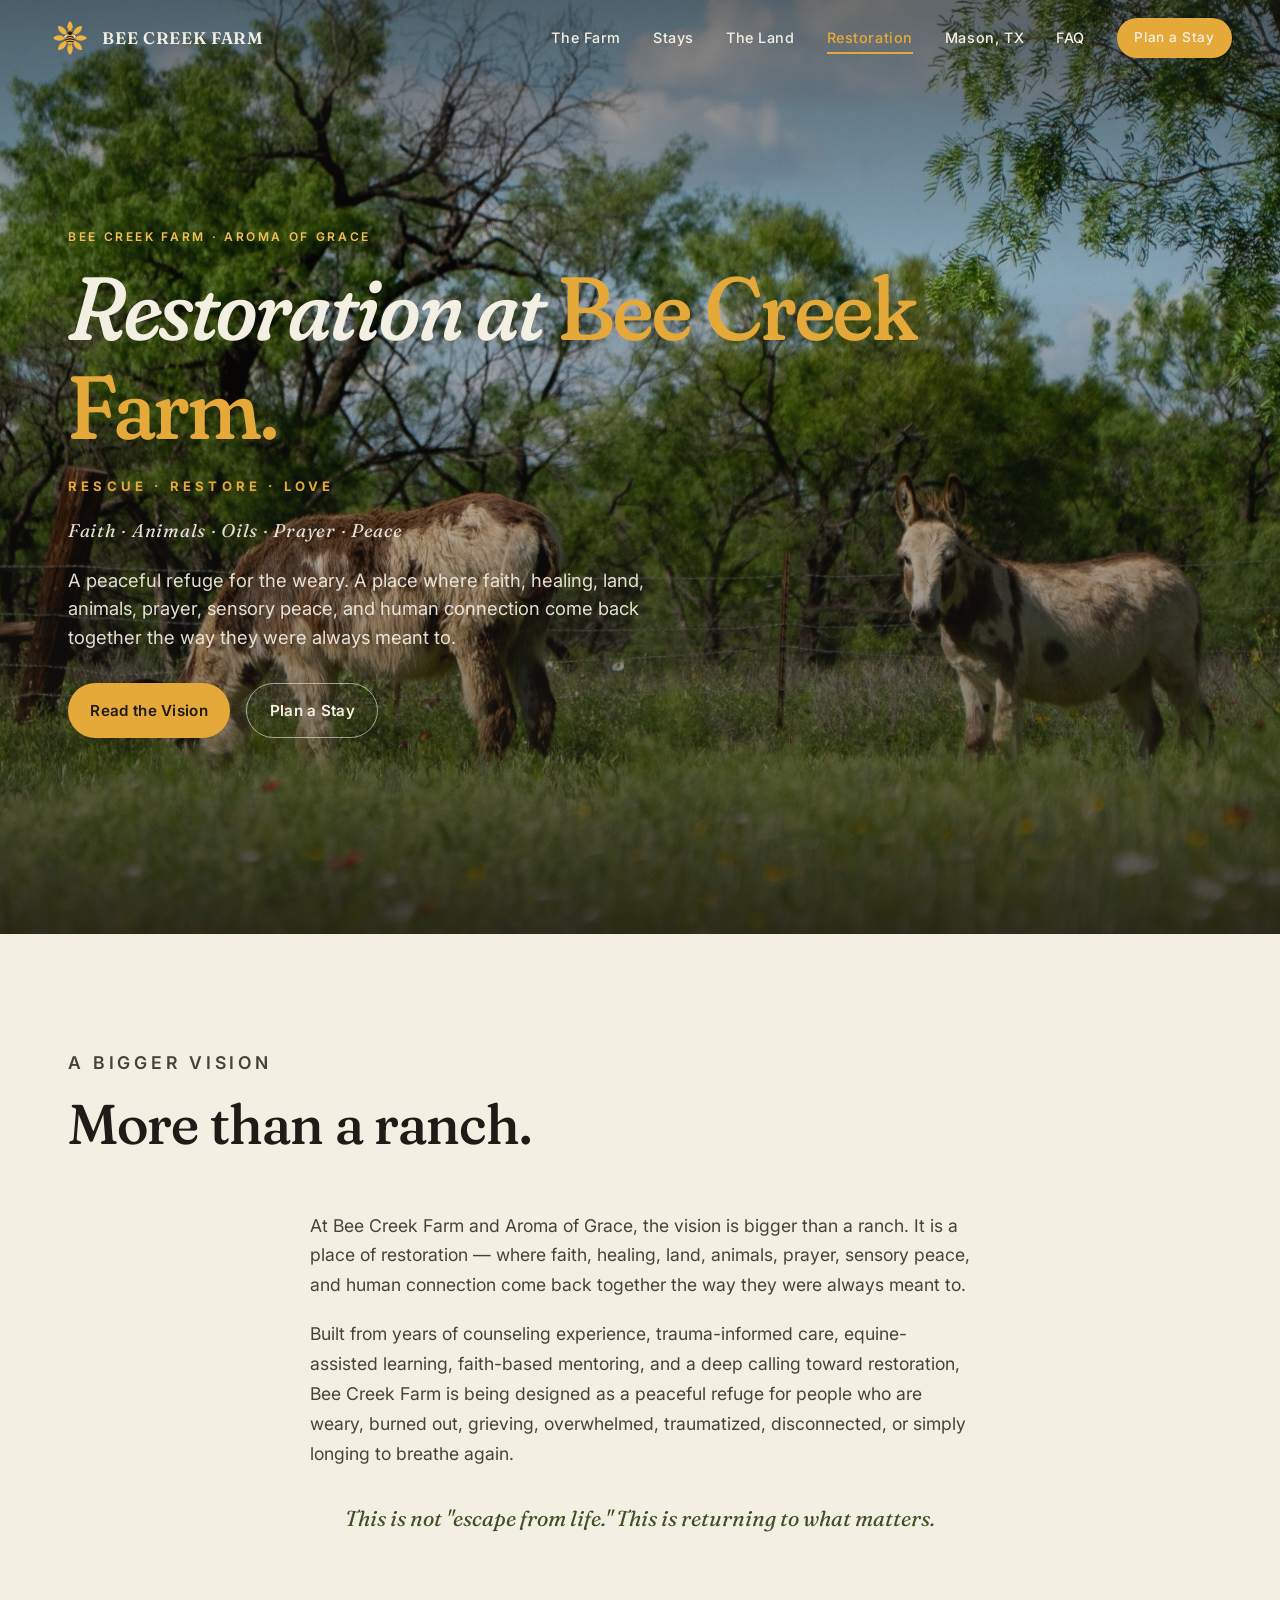
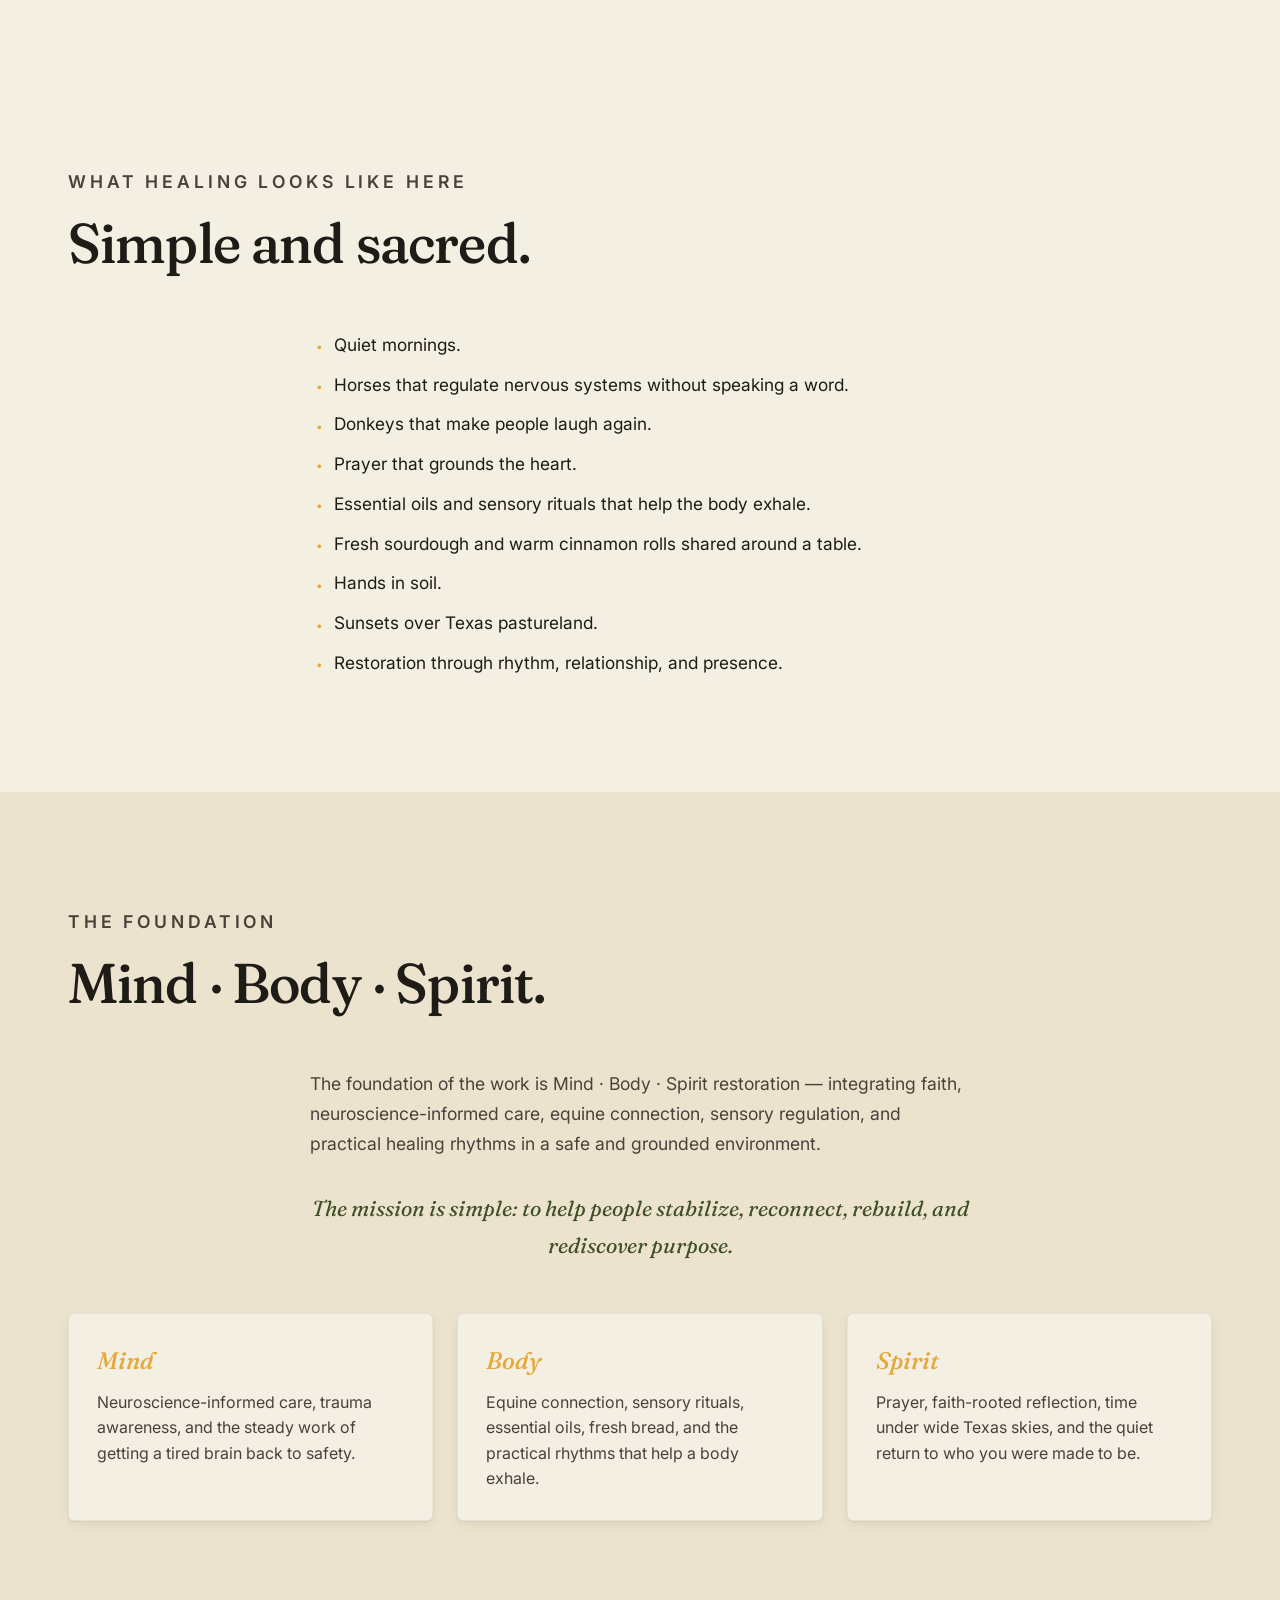
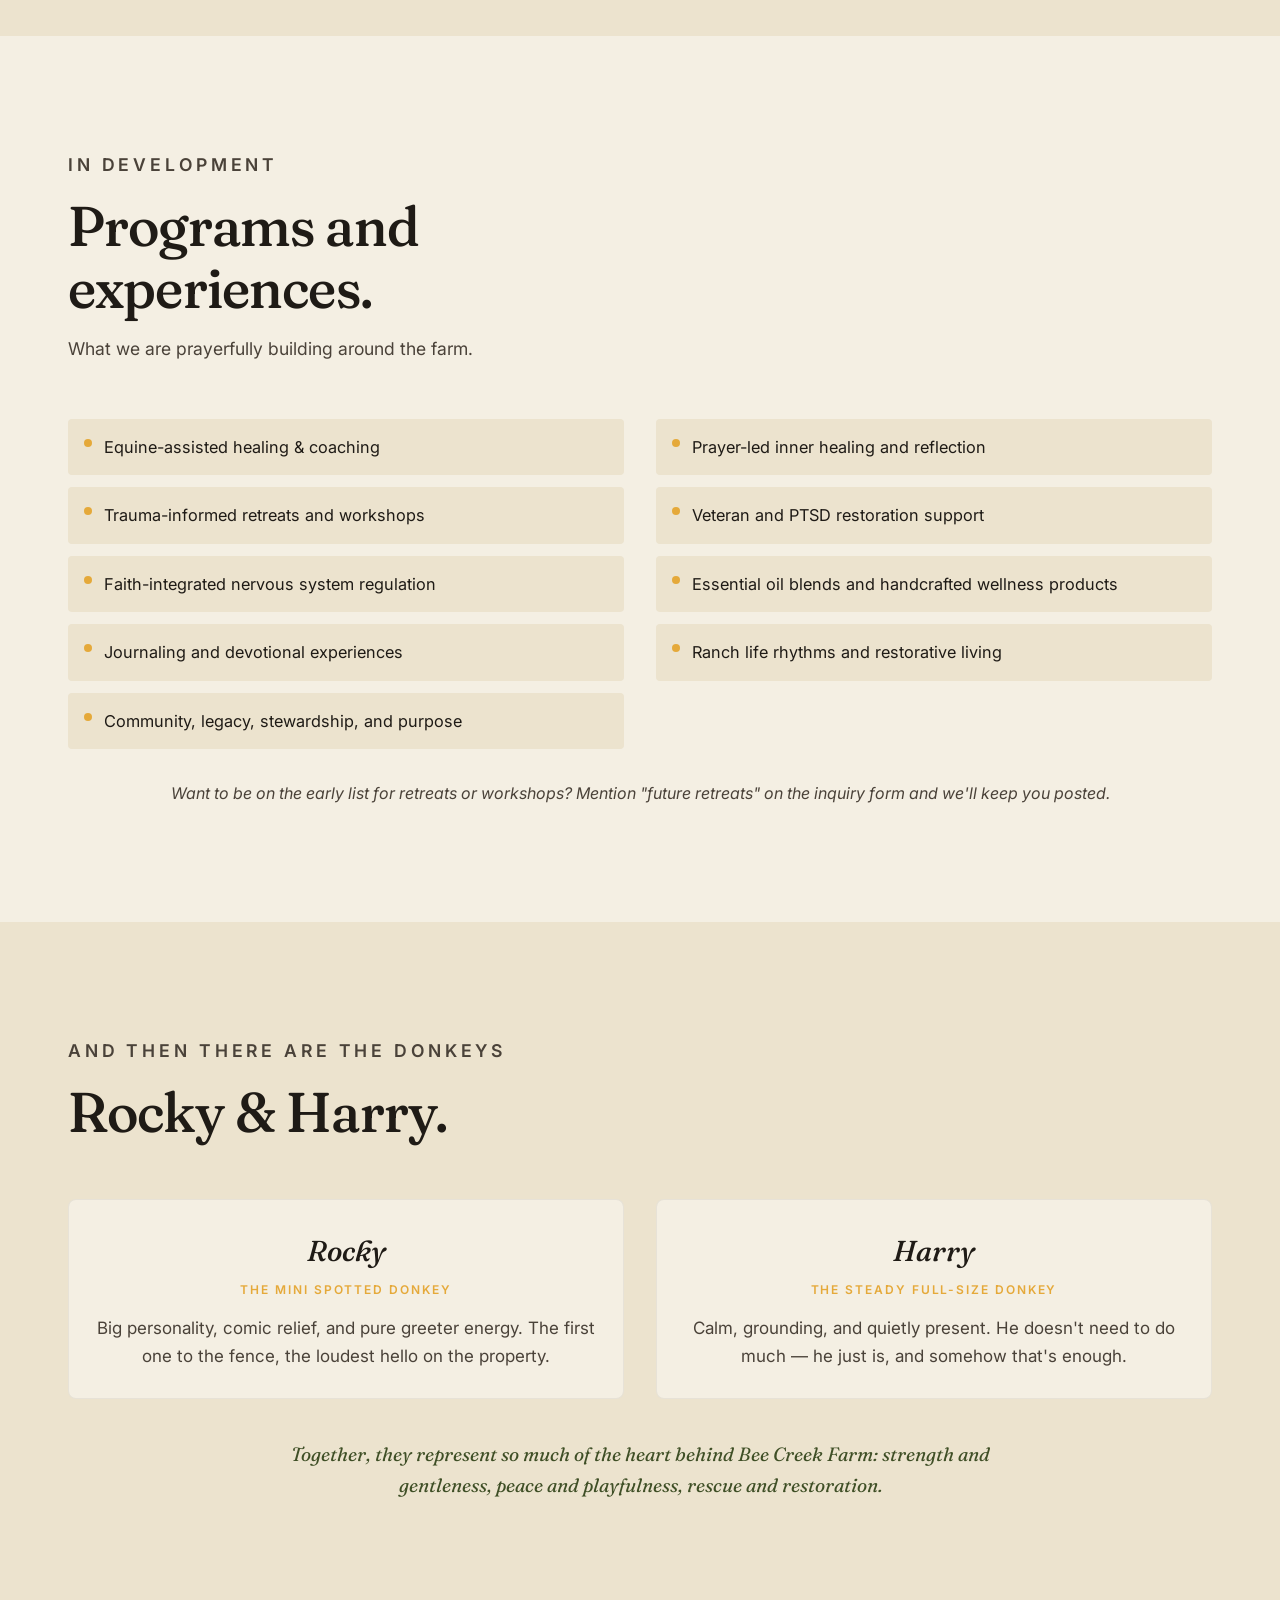
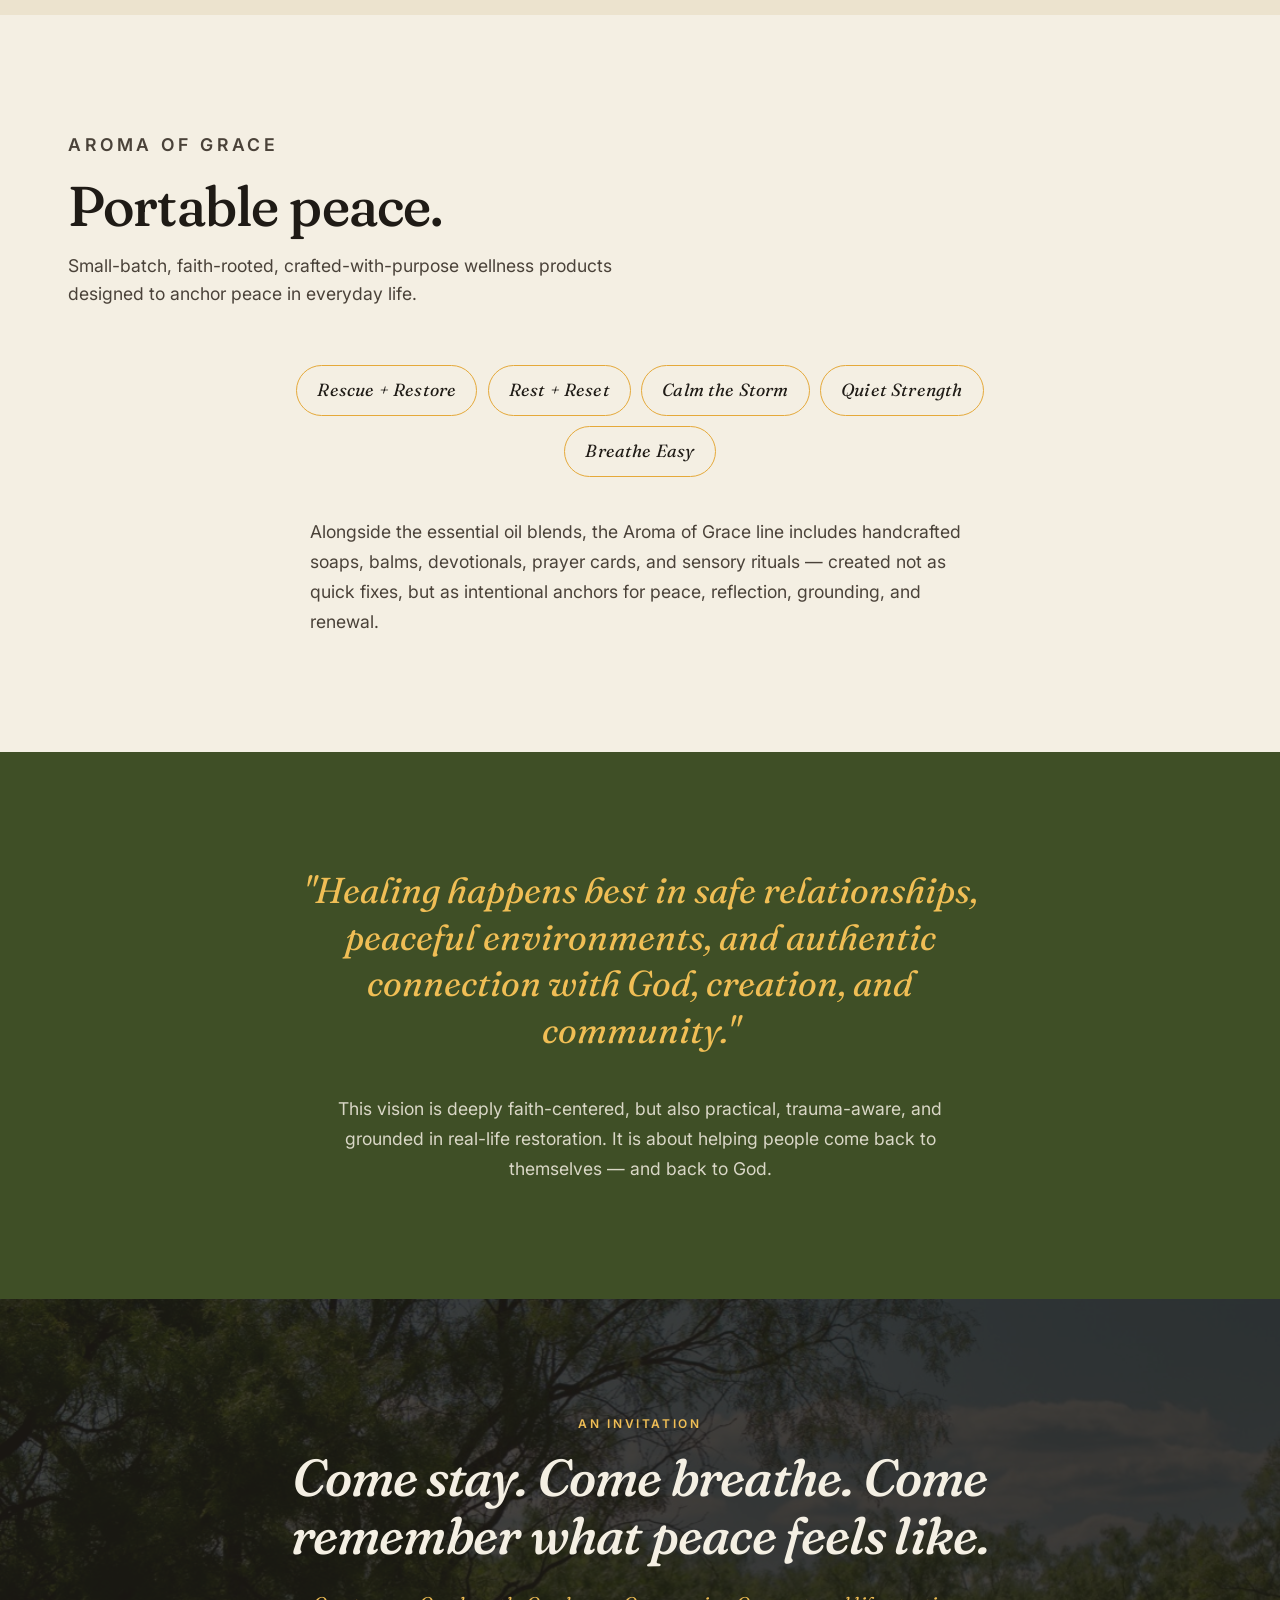
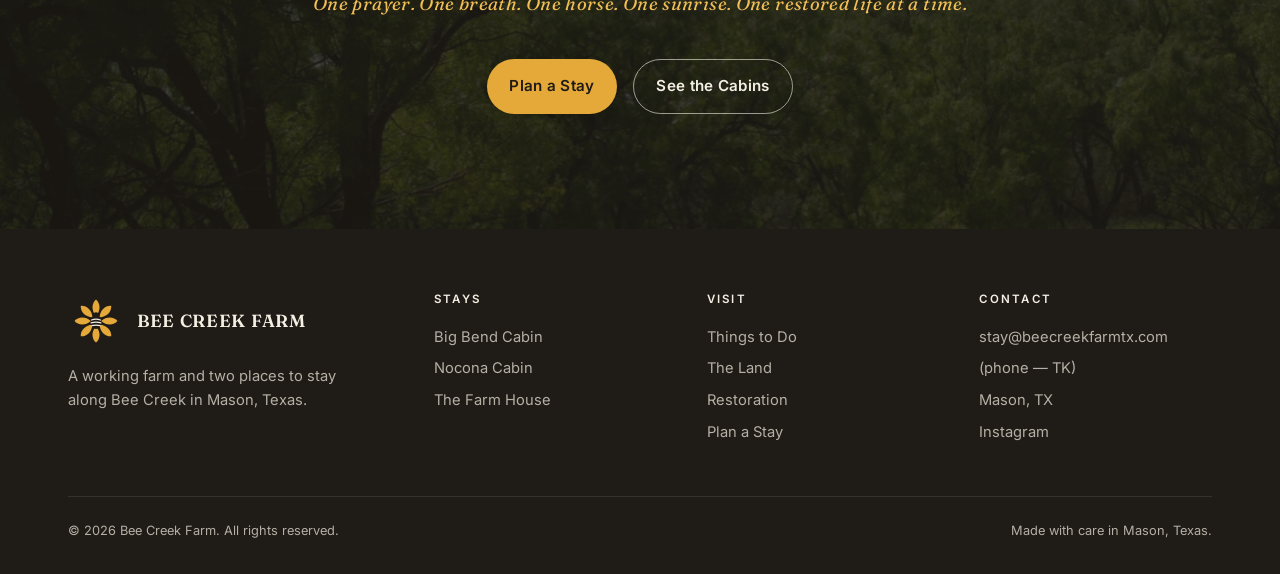
==== restoration.html @ f6150bd1 "Restoration: add ministry page + Aroma of Grace section across site New restoration.html with Rescue" ====
<!doctype html>
<html lang="en-US">
<head>
  <meta charset="utf-8" />
  <meta name="viewport" content="width=device-width, initial-scale=1" />
  <title>Restoration at Bee Creek Farm | Faith, Equine Healing, and Aroma of Grace in Mason, TX</title>
  <meta name="description" content="Rescue, Restore, Love. Bee Creek Farm is a faith-rooted place of restoration in Mason, Texas — equine-assisted healing, trauma-informed retreats, Aroma of Grace essential oil blends, and Mind/Body/Spirit care for the weary, burned out, and grieving." />
  <meta name="robots" content="index,follow,max-image-preview:large,max-snippet:-1" />
  <meta name="author" content="Bee Creek Farm" />
  <meta name="keywords" content="equine-assisted healing Texas, faith-based retreat Texas, trauma-informed retreat, veteran PTSD restoration, Hill Country restoration retreat, Aroma of Grace, essential oil blends, Mind Body Spirit healing, faith-integrated nervous system regulation, Christian retreat Mason TX, prayer-led inner healing, donkey therapy, peaceful farm stay Texas" />
  <link rel="canonical" href="https://beecreekfarmtx.com/restoration.html" />

  <link rel="icon" href="assets/img/favicon.svg" type="image/svg+xml" />
  <meta name="theme-color" content="#1F1B16" />

  <!-- Open Graph -->
  <meta property="og:type" content="article" />
  <meta property="og:site_name" content="Bee Creek Farm" />
  <meta property="og:locale" content="en_US" />
  <meta property="og:url" content="https://beecreekfarmtx.com/restoration.html" />
  <meta property="og:title" content="Restoration at Bee Creek Farm — Rescue, Restore, Love" />
  <meta property="og:description" content="A faith-rooted refuge for the weary. Equine-assisted healing, trauma-informed retreats, prayer, sensory peace, and Aroma of Grace essential oils. Mason, Texas." />
  <meta property="og:image" content="https://beecreekfarmtx.com/assets/img/hero-donkeys.jpg" />
  <meta property="og:image:alt" content="Donkeys grazing in a wildflower field at Bee Creek Farm in Mason, Texas" />

  <!-- Twitter Card -->
  <meta name="twitter:card" content="summary_large_image" />
  <meta name="twitter:title" content="Restoration at Bee Creek Farm — Rescue, Restore, Love" />
  <meta name="twitter:description" content="A faith-rooted refuge. Equine-assisted healing, trauma-informed retreats, Aroma of Grace essential oils, and sacred hospitality in Mason, TX." />
  <meta name="twitter:image" content="https://beecreekfarmtx.com/assets/img/hero-donkeys.jpg" />

  <!-- Geo -->
  <meta name="geo.region" content="US-TX" />
  <meta name="geo.placename" content="Mason, Texas" />

  <!-- Fonts -->
  <link rel="preconnect" href="https://fonts.googleapis.com" />
  <link rel="preconnect" href="https://fonts.gstatic.com" crossorigin />
  <link href="https://fonts.googleapis.com/css2?family=Fraunces:ital,opsz,wght@0,9..144,400;0,9..144,500;0,9..144,600;0,9..144,700;1,9..144,400;1,9..144,500;1,9..144,600&family=Inter:wght@400;500;600;700&display=swap" rel="stylesheet" />

  <link rel="stylesheet" href="styles.css" />

  <!-- Structured data: WebPage -->
  <script type="application/ld+json">
  {
    "@context": "https://schema.org",
    "@type": "WebPage",
    "@id": "https://beecreekfarmtx.com/restoration.html#webpage",
    "url": "https://beecreekfarmtx.com/restoration.html",
    "name": "Restoration at Bee Creek Farm",
    "description": "The faith-rooted restoration vision of Bee Creek Farm and Aroma of Grace in Mason, Texas. Equine-assisted healing, trauma-informed retreats, prayer-led inner healing, veteran PTSD restoration, essential oil blends, and Mind/Body/Spirit care.",
    "about": { "@id": "https://beecreekfarmtx.com/#lodging" },
    "primaryImageOfPage": "https://beecreekfarmtx.com/assets/img/hero-donkeys.jpg",
    "inLanguage": "en-US"
  }
  </script>
</head>
<body class="restoration-page">

<header class="site-header" id="siteHeader">
  <a class="logo" href="index.html" aria-label="Bee Creek Farm — home">
    <svg viewBox="0 0 240 240" aria-hidden="true">
      <defs>
        <g id="hp">
          <path d="M0,-92 C18,-78 22,-46 0,-22 C-22,-46 -18,-78 0,-92 Z" fill="#E5A93A"/>
          <path d="M0,-90 C14,-76 18,-50 0,-30 C-18,-50 -14,-76 0,-90 Z" fill="#F0BE55" opacity=".55"/>
        </g>
      </defs>
      <g transform="translate(120 120)">
        <use href="#hp"/><use href="#hp" transform="rotate(45)"/><use href="#hp" transform="rotate(90)"/><use href="#hp" transform="rotate(135)"/>
        <use href="#hp" transform="rotate(180)"/><use href="#hp" transform="rotate(225)"/><use href="#hp" transform="rotate(270)"/><use href="#hp" transform="rotate(315)"/>
        <ellipse cx="-18" cy="-10" rx="16" ry="10" fill="#F4EFE3" opacity=".92" transform="rotate(-22 -18 -10)"/>
        <ellipse cx="18"  cy="-10" rx="16" ry="10" fill="#F4EFE3" opacity=".92" transform="rotate(22 18 -10)"/>
        <ellipse cx="-18" cy="-10" rx="16" ry="10" fill="none" stroke="#1F1B16" stroke-width="2" transform="rotate(-22 -18 -10)"/>
        <ellipse cx="18"  cy="-10" rx="16" ry="10" fill="none" stroke="#1F1B16" stroke-width="2" transform="rotate(22 18 -10)"/>
        <ellipse cx="0" cy="6" rx="22" ry="28" fill="#E5A93A"/>
        <path d="M-19,-4 Q0,-12 19,-4" stroke="#1F1B16" stroke-width="6" fill="none" stroke-linecap="round"/>
        <path d="M-21,8 Q0,2 21,8" stroke="#1F1B16" stroke-width="6" fill="none" stroke-linecap="round"/>
        <path d="M-18,20 Q0,16 18,20" stroke="#1F1B16" stroke-width="6" fill="none" stroke-linecap="round"/>
        <path d="M0,32 L-4,40 L4,40 Z" fill="#1F1B16"/>
        <circle cx="0" cy="-26" r="11" fill="#1F1B16"/>
        <path d="M-4,-36 Q-9,-46 -12,-50" stroke="#1F1B16" stroke-width="2.4" fill="none" stroke-linecap="round"/>
        <path d="M4,-36 Q9,-46 12,-50" stroke="#1F1B16" stroke-width="2.4" fill="none" stroke-linecap="round"/>
        <circle cx="-12" cy="-50" r="2.2" fill="#1F1B16"/>
        <circle cx="12"  cy="-50" r="2.2" fill="#1F1B16"/>
      </g>
    </svg>
    <span class="logo-text">Bee Creek Farm</span>
  </a>

  <button class="nav-toggle" aria-expanded="false" aria-controls="primaryNav">Menu</button>

  <nav class="nav" id="primaryNav">
    <a href="index.html#story">The Farm</a>
    <a href="index.html#stays">Stays</a>
    <a href="index.html#land">The Land</a>
    <a href="restoration.html" aria-current="page">Restoration</a>
    <a href="index.html#mason">Mason, TX</a>
    <a href="index.html#faq">FAQ</a>
    <a href="index.html#inquiry" class="btn btn-primary" style="padding:.6rem 1.1rem; font-size:.85rem;">Plan a Stay</a>
  </nav>
</header>

<!-- ============== HERO ============== -->
<main id="top">
<section class="hero restoration-hero">
  <div class="hero-bg" aria-hidden="true"></div>
  <div class="wrap hero-inner">
    <p class="eyebrow hero-eyebrow">Bee Creek Farm · Aroma of Grace</p>
    <h1>Restoration at <em>Bee Creek Farm.</em></h1>
    <p class="restoration-mantra">Rescue · Restore · Love</p>
    <p class="lede restoration-tags">Faith · Animals · Oils · Prayer · Peace</p>
    <p class="lede">A peaceful refuge for the weary. A place where faith, healing, land, animals, prayer, sensory peace, and human connection come back together the way they were always meant to.</p>
    <div class="hero-ctas">
      <a class="btn btn-primary" href="#vision">Read the Vision</a>
      <a class="btn btn-ghost" href="index.html#inquiry">Plan a Stay</a>
    </div>
  </div>
</section>

<!-- ============== VISION ============== -->
<section class="restoration-vision" id="vision">
  <div class="wrap">
    <div class="section-head reveal">
      <p class="eyebrow">A bigger vision</p>
      <h2>More than a ranch.</h2>
    </div>

    <div class="restoration-prose reveal">
      <p>At Bee Creek Farm and Aroma of Grace, the vision is bigger than a ranch. It is a place of restoration — where faith, healing, land, animals, prayer, sensory peace, and human connection come back together the way they were always meant to.</p>
      <p>Built from years of counseling experience, trauma-informed care, equine-assisted learning, faith-based mentoring, and a deep calling toward restoration, Bee Creek Farm is being designed as a peaceful refuge for people who are weary, burned out, grieving, overwhelmed, traumatized, disconnected, or simply longing to breathe again.</p>
      <p class="prose-emphasis">This is not "escape from life." This is returning to what matters.</p>
    </div>
  </div>
</section>

<!-- ============== HEALING LOOKS LIKE ============== -->
<section class="restoration-healing">
  <div class="wrap">
    <div class="section-head reveal">
      <p class="eyebrow">What healing looks like here</p>
      <h2>Simple and sacred.</h2>
    </div>

    <ul class="healing-list reveal">
      <li>Quiet mornings.</li>
      <li>Horses that regulate nervous systems without speaking a word.</li>
      <li>Donkeys that make people laugh again.</li>
      <li>Prayer that grounds the heart.</li>
      <li>Essential oils and sensory rituals that help the body exhale.</li>
      <li>Fresh sourdough and warm cinnamon rolls shared around a table.</li>
      <li>Hands in soil.</li>
      <li>Sunsets over Texas pastureland.</li>
      <li>Restoration through rhythm, relationship, and presence.</li>
    </ul>
  </div>
</section>

<!-- ============== MIND BODY SPIRIT ============== -->
<section class="restoration-framework" id="framework">
  <div class="wrap">
    <div class="section-head reveal">
      <p class="eyebrow">The foundation</p>
      <h2>Mind · Body · Spirit.</h2>
    </div>

    <div class="restoration-prose reveal">
      <p>The foundation of the work is Mind · Body · Spirit restoration — integrating faith, neuroscience-informed care, equine connection, sensory regulation, and practical healing rhythms in a safe and grounded environment.</p>
      <p class="prose-emphasis">The mission is simple: to help people stabilize, reconnect, rebuild, and rediscover purpose.</p>
    </div>

    <div class="mbs-grid reveal">
      <div class="mbs-card">
        <p class="mbs-label">Mind</p>
        <p>Neuroscience-informed care, trauma awareness, and the steady work of getting a tired brain back to safety.</p>
      </div>
      <div class="mbs-card">
        <p class="mbs-label">Body</p>
        <p>Equine connection, sensory rituals, essential oils, fresh bread, and the practical rhythms that help a body exhale.</p>
      </div>
      <div class="mbs-card">
        <p class="mbs-label">Spirit</p>
        <p>Prayer, faith-rooted reflection, time under wide Texas skies, and the quiet return to who you were made to be.</p>
      </div>
    </div>
  </div>
</section>

<!-- ============== PROGRAMS ============== -->
<section class="restoration-programs" id="programs">
  <div class="wrap">
    <div class="section-head reveal">
      <p class="eyebrow">In development</p>
      <h2>Programs and experiences.</h2>
      <p>What we are prayerfully building around the farm.</p>
    </div>

    <ul class="programs-list reveal">
      <li>Equine-assisted healing &amp; coaching</li>
      <li>Prayer-led inner healing and reflection</li>
      <li>Trauma-informed retreats and workshops</li>
      <li>Veteran and PTSD restoration support</li>
      <li>Faith-integrated nervous system regulation</li>
      <li>Essential oil blends and handcrafted wellness products</li>
      <li>Journaling and devotional experiences</li>
      <li>Ranch life rhythms and restorative living</li>
      <li>Community, legacy, stewardship, and purpose</li>
    </ul>

    <p class="programs-note reveal">Want to be on the early list for retreats or workshops? Mention "future retreats" on the inquiry form and we'll keep you posted.</p>
  </div>
</section>

<!-- ============== DONKEYS ============== -->
<section class="restoration-donkeys" id="donkeys">
  <div class="wrap">
    <div class="section-head reveal">
      <p class="eyebrow">And then there are the donkeys</p>
      <h2>Rocky &amp; Harry.</h2>
    </div>

    <div class="donkey-duo reveal">
      <div class="donkey-block">
        <p class="donkey-name">Rocky</p>
        <p class="donkey-role">The mini spotted donkey</p>
        <p>Big personality, comic relief, and pure greeter energy. The first one to the fence, the loudest hello on the property.</p>
      </div>
      <div class="donkey-block">
        <p class="donkey-name">Harry</p>
        <p class="donkey-role">The steady full-size donkey</p>
        <p>Calm, grounding, and quietly present. He doesn't need to do much — he just is, and somehow that's enough.</p>
      </div>
    </div>

    <p class="donkey-together reveal">Together, they represent so much of the heart behind Bee Creek Farm: strength and gentleness, peace and playfulness, rescue and restoration.</p>
  </div>
</section>

<!-- ============== AROMA OF GRACE ============== -->
<section class="restoration-aroma" id="aroma">
  <div class="wrap">
    <div class="section-head reveal">
      <p class="eyebrow">Aroma of Grace</p>
      <h2>Portable peace.</h2>
      <p>Small-batch, faith-rooted, crafted-with-purpose wellness products designed to anchor peace in everyday life.</p>
    </div>

    <div class="oil-blends reveal" aria-label="Essential oil blends in development">
      <span class="oil-blend">Rescue + Restore</span>
      <span class="oil-blend">Rest + Reset</span>
      <span class="oil-blend">Calm the Storm</span>
      <span class="oil-blend">Quiet Strength</span>
      <span class="oil-blend">Breathe Easy</span>
    </div>

    <div class="restoration-prose reveal">
      <p>Alongside the essential oil blends, the Aroma of Grace line includes handcrafted soaps, balms, devotionals, prayer cards, and sensory rituals — created not as quick fixes, but as intentional anchors for peace, reflection, grounding, and renewal.</p>
    </div>
  </div>
</section>

<!-- ============== PHILOSOPHY ============== -->
<section class="restoration-philosophy">
  <div class="wrap">
    <blockquote class="philosophy-quote reveal">
      "Healing happens best in safe relationships, peaceful environments, and authentic connection with God, creation, and community."
    </blockquote>
    <div class="restoration-prose reveal">
      <p>This vision is deeply faith-centered, but also practical, trauma-aware, and grounded in real-life restoration. It is about helping people come back to themselves — and back to God.</p>
    </div>
  </div>
</section>

<!-- ============== INVITATION ============== -->
<section class="restoration-invitation">
  <div class="wrap">
    <div class="invitation-inner reveal">
      <p class="eyebrow">An invitation</p>
      <h2>Come stay. Come breathe. Come remember what peace feels like.</h2>
      <p class="invitation-mantra">One prayer. One breath. One horse. One sunrise. One restored life at a time.</p>
      <div class="hero-ctas" style="margin-top: 2.5rem;">
        <a class="btn btn-primary" href="index.html#inquiry">Plan a Stay</a>
        <a class="btn btn-ghost" href="index.html#stays">See the Cabins</a>
      </div>
    </div>
  </div>
</section>
</main>

<!-- ============== FOOTER ============== -->
<footer class="site-footer">
  <div class="wrap">
    <div class="footer-grid">
      <div class="footer-brand">
        <div class="mark">
          <svg viewBox="0 0 240 240" aria-hidden="true">
            <defs>
              <g id="fp"><path d="M0,-92 C18,-78 22,-46 0,-22 C-22,-46 -18,-78 0,-92 Z" fill="#E5A93A"/></g>
            </defs>
            <g transform="translate(120 120)">
              <use href="#fp"/><use href="#fp" transform="rotate(45)"/><use href="#fp" transform="rotate(90)"/><use href="#fp" transform="rotate(135)"/>
              <use href="#fp" transform="rotate(180)"/><use href="#fp" transform="rotate(225)"/><use href="#fp" transform="rotate(270)"/><use href="#fp" transform="rotate(315)"/>
              <ellipse cx="0" cy="6" rx="22" ry="28" fill="#1F1B16"/>
              <path d="M-19,-4 Q0,-12 19,-4" stroke="#F4EFE3" stroke-width="5" fill="none" stroke-linecap="round"/>
              <path d="M-21,8 Q0,2 21,8" stroke="#F4EFE3" stroke-width="5" fill="none" stroke-linecap="round"/>
              <path d="M-18,20 Q0,16 18,20" stroke="#F4EFE3" stroke-width="5" fill="none" stroke-linecap="round"/>
              <circle cx="0" cy="-26" r="11" fill="#1F1B16"/>
            </g>
          </svg>
          <span>Bee Creek Farm</span>
        </div>
        <p>A working farm and two places to stay along Bee Creek in Mason, Texas.</p>
      </div>

      <div>
        <h4>Stays</h4>
        <a href="index.html#stays">Big Bend Cabin</a>
        <a href="index.html#stays">Nocona Cabin</a>
        <a href="index.html#farmhouse">The Farm House</a>
      </div>

      <div>
        <h4>Visit</h4>
        <a href="index.html#mason">Things to Do</a>
        <a href="index.html#land">The Land</a>
        <a href="restoration.html">Restoration</a>
        <a href="index.html#inquiry">Plan a Stay</a>
      </div>

      <div>
        <h4>Contact</h4>
        <a href="mailto:stay@beecreekfarmtx.com">stay@beecreekfarmtx.com</a>
        <a href="tel:">(phone — TK)</a>
        <a href="https://maps.apple.com/?q=Mason,TX" target="_blank" rel="noopener">Mason, TX</a>
        <a href="https://instagram.com/" target="_blank" rel="noopener">Instagram</a>
      </div>
    </div>

    <div class="footer-bottom">
      <span>© <span id="year"></span> Bee Creek Farm. All rights reserved.</span>
      <span>Made with care in Mason, Texas.</span>
    </div>
  </div>
</footer>

<script src="main.js"></script>
</body>
</html>
---- styles.css ----
/* ---------- Tokens ---------- */
:root {
  --honey: #E5A93A;
  --honey-light: #F0BE55;
  --sky: #7AA8C7;
  --mesquite: #5B6E3A;
  --mesquite-deep: #3F4F26;
  --wildflower: #B5482E;
  --bone: #F4EFE3;
  --bone-warm: #ECE3CE;
  --ink: #1F1B16;
  --ink-soft: #4A4239;

  --serif: "Fraunces", "Cormorant Garamond", Georgia, serif;
  --sans: "Inter", -apple-system, BlinkMacSystemFont, "Segoe UI", sans-serif;

  --maxw: 1240px;
  --gutter: clamp(1.25rem, 4vw, 3rem);
  --radius: 4px;
  --shadow-sm: 0 1px 2px rgba(31,27,22,.08), 0 4px 12px rgba(31,27,22,.06);
  --shadow-md: 0 4px 16px rgba(31,27,22,.10), 0 16px 40px rgba(31,27,22,.10);

  --ease: cubic-bezier(.2,.7,.2,1);
}

/* ---------- Reset ---------- */
*,*::before,*::after { box-sizing: border-box; }
html { scroll-behavior: smooth; }
@media (prefers-reduced-motion: reduce) {
  html { scroll-behavior: auto; }
  *,*::before,*::after { animation-duration: .001ms !important; transition-duration: .001ms !important; }
}
body {
  margin: 0;
  font-family: var(--sans);
  color: var(--ink);
  background: var(--bone);
  font-size: 1.0625rem;
  line-height: 1.6;
  -webkit-font-smoothing: antialiased;
}
img,svg { display: block; max-width: 100%; height: auto; }
a { color: inherit; text-decoration: none; }
button { font: inherit; cursor: pointer; border: 0; background: none; color: inherit; }
h1,h2,h3,h4 {
  font-family: var(--serif);
  font-weight: 600;
  letter-spacing: -.015em;
  line-height: 1.1;
  margin: 0;
  font-variation-settings: "SOFT" 50, "WONK" 0;
}
p { margin: 0; }

/* ---------- Layout ---------- */
.wrap {
  width: 100%;
  max-width: var(--maxw);
  margin-inline: auto;
  padding-inline: var(--gutter);
}

.eyebrow {
  font-family: var(--sans);
  font-size: .75rem;
  text-transform: uppercase;
  letter-spacing: .22em;
  font-weight: 600;
  color: var(--honey);
}

/* ---------- Buttons ---------- */
.btn {
  display: inline-flex;
  align-items: center;
  gap: .55rem;
  padding: .9rem 1.4rem;
  border-radius: 999px;
  font-weight: 600;
  font-size: .95rem;
  letter-spacing: .02em;
  transition: transform .25s var(--ease), background .25s var(--ease), color .25s var(--ease), box-shadow .25s var(--ease);
}
.btn-primary { background: var(--honey); color: var(--ink); box-shadow: var(--shadow-sm); }
.btn-primary:hover { background: var(--honey-light); transform: translateY(-1px); box-shadow: var(--shadow-md); }
.btn-ghost { color: var(--bone); border: 1px solid rgba(244,239,227,.6); }
.btn-ghost:hover { background: rgba(244,239,227,.1); border-color: var(--bone); }
.btn-dark { background: var(--ink); color: var(--bone); }
.btn-dark:hover { background: var(--mesquite-deep); }

/* ---------- Header ---------- */
.site-header {
  position: fixed; inset: 0 0 auto 0;
  z-index: 50;
  display: flex; align-items: center; justify-content: space-between;
  padding: 1rem var(--gutter);
  transition: background .3s var(--ease), box-shadow .3s var(--ease), padding .3s var(--ease);
}
.site-header.scrolled { background: var(--bone); box-shadow: var(--shadow-sm); padding-block: .65rem; }
.site-header .logo { display: flex; align-items: center; gap: .65rem; }
.site-header .logo svg { width: 44px; height: 44px; }
.site-header .logo-text {
  font-family: var(--serif);
  font-size: 1.05rem;
  font-weight: 600;
  letter-spacing: .04em;
  color: var(--bone);
  text-transform: uppercase;
}
.site-header.scrolled .logo-text { color: var(--ink); }
.nav { display: flex; align-items: center; gap: 2rem; }
.nav a {
  font-size: .9rem;
  font-weight: 500;
  letter-spacing: .04em;
  color: var(--bone);
  position: relative;
}
.site-header.scrolled .nav a { color: var(--ink); }
.nav a::after {
  content: ""; position: absolute; left: 0; bottom: -4px;
  height: 2px; width: 0; background: var(--honey);
  transition: width .25s var(--ease);
}
.nav a:hover::after { width: 100%; }
.nav-toggle { display: none; }
@media (max-width: 820px) {
  .nav { display: none; }
  .nav-toggle {
    display: inline-flex; align-items: center; gap: .5rem;
    color: var(--bone); font-size: .9rem; font-weight: 600; letter-spacing: .06em; text-transform: uppercase;
  }
  .site-header.scrolled .nav-toggle { color: var(--ink); }
  .nav.open {
    display: flex; flex-direction: column; gap: 1.5rem;
    position: absolute; top: 100%; right: var(--gutter); margin-top: .5rem;
    background: var(--bone); padding: 1.5rem 2rem; border-radius: 8px; box-shadow: var(--shadow-md);
  }
  .nav.open a { color: var(--ink); }
}

/* ---------- Hero ---------- */
.hero {
  position: relative;
  min-height: 100svh;
  display: flex; align-items: flex-end;
  color: var(--bone);
  overflow: hidden;
  isolation: isolate;
}
.hero-bg {
  position: absolute; inset: 0;
  background-image: url("assets/img/hero-donkeys.jpg");
  background-size: cover;
  background-position: center center;
  z-index: -2;
  transform: scale(1.04);
  animation: heroIn 1.6s var(--ease) forwards;
}
.hero::before {
  content: ""; position: absolute; inset: 0;
  background: linear-gradient(180deg, rgba(31,27,22,.55) 0%, rgba(31,27,22,.15) 30%, rgba(31,27,22,.55) 80%, rgba(31,27,22,.85) 100%);
  z-index: -1;
}
@keyframes heroIn {
  from { transform: scale(1.12); opacity: .6; }
  to   { transform: scale(1.04); opacity: 1; }
}
.hero-inner { padding-block: 7rem 5rem; }
.hero-eyebrow { color: var(--honey-light); }
.hero h1 {
  font-size: clamp(2.75rem, 7vw, 5.75rem);
  font-weight: 500;
  margin-top: .8rem;
  max-width: 14ch;
  font-style: italic;
  font-variation-settings: "SOFT" 100;
}
.hero h1 em { font-style: normal; color: var(--honey); }
.hero p.lede {
  margin-top: 1.25rem;
  max-width: 48ch;
  font-size: 1.15rem;
  line-height: 1.55;
  color: rgba(244,239,227,.92);
}
.hero-ctas { margin-top: 2rem; display: flex; gap: 1rem; flex-wrap: wrap; }

.scroll-cue {
  position: absolute; left: 50%; bottom: 2rem;
  transform: translateX(-50%);
  color: var(--bone); font-size: .7rem; letter-spacing: .3em; text-transform: uppercase; opacity: .8;
  display: flex; flex-direction: column; align-items: center; gap: .8rem;
}
.scroll-cue::after {
  content: ""; width: 1px; height: 36px;
  background: linear-gradient(var(--bone), transparent);
  animation: scrollPulse 2s var(--ease) infinite;
}
@keyframes scrollPulse {
  0%,100% { transform: scaleY(.6); opacity: .4; }
  50% { transform: scaleY(1); opacity: 1; }
}

/* ---------- Sections ---------- */
section {
  padding-block: clamp(4rem, 9vw, 8rem);
}
.section-head {
  display: grid; gap: 1rem;
  margin-bottom: 3.5rem;
  max-width: 60ch;
}
.section-head h2 {
  font-size: clamp(2rem, 4.5vw, 3.5rem);
  font-weight: 500;
}
.section-head p {
  font-size: 1.1rem;
  color: var(--ink-soft);
  max-width: 52ch;
}

/* ---------- Story ---------- */
.story { background: var(--bone); }
.story-grid {
  display: grid;
  grid-template-columns: 1fr 1fr;
  gap: clamp(2rem, 5vw, 5rem);
  align-items: center;
}
.story-image {
  aspect-ratio: 4/5;
  border-radius: 6px;
  overflow: hidden;
  box-shadow: var(--shadow-md);
  position: relative;
}
.story-image img { width: 100%; height: 100%; object-fit: cover; }
.story-image::after {
  content: ""; position: absolute; inset: 0;
  border: 1px solid rgba(31,27,22,.1);
  border-radius: 6px; pointer-events: none;
}
.story-text h2 {
  font-size: clamp(2rem, 4vw, 3.25rem);
  font-style: italic;
  font-weight: 500;
  margin-bottom: 1.5rem;
}
.story-text p + p { margin-top: 1.1rem; }
.story-sig {
  margin-top: 2rem;
  font-family: var(--serif);
  font-style: italic;
  font-size: 1.15rem;
  color: var(--mesquite-deep);
}
@media (max-width: 820px) {
  .story-grid { grid-template-columns: 1fr; }
}

/* ---------- Stays ---------- */
.stays { background: var(--bone-warm); position: relative; }
.stays::before {
  content: ""; position: absolute; inset: 0;
  background-image:
    radial-gradient(circle at 8% 12%, rgba(229,169,58,.10) 0, transparent 280px),
    radial-gradient(circle at 88% 90%, rgba(91,110,58,.08) 0, transparent 320px);
  pointer-events: none;
}
.stays .wrap { position: relative; }
.stays-grid {
  display: grid;
  grid-template-columns: repeat(3, 1fr);
  gap: 1.75rem;
}
.stays-grid-2 {
  grid-template-columns: 1fr 1fr;
  max-width: 1040px;
  margin-inline: auto;
}
@media (max-width: 980px) { .stays-grid { grid-template-columns: 1fr 1fr; } }
@media (max-width: 660px) {
  .stays-grid, .stays-grid-2 { grid-template-columns: 1fr; }
}

.stay-card {
  background: var(--bone);
  border-radius: 6px;
  overflow: hidden;
  box-shadow: var(--shadow-sm);
  display: flex; flex-direction: column;
  transition: transform .35s var(--ease), box-shadow .35s var(--ease);
}
.stay-card:hover { transform: translateY(-4px); box-shadow: var(--shadow-md); }
.stay-card .photo {
  aspect-ratio: 3/2;
  position: relative;
  overflow: hidden;
}
.stay-card .photo img {
  width: 100%; height: 100%; object-fit: cover;
  transition: transform .8s var(--ease);
}
.stay-card:hover .photo img { transform: scale(1.05); }
.stay-card .badge {
  position: absolute; top: 1rem; left: 1rem;
  background: var(--bone); color: var(--ink);
  padding: .35rem .8rem; border-radius: 999px;
  font-size: .7rem; font-weight: 600; letter-spacing: .14em; text-transform: uppercase;
}
.stay-card .body {
  padding: 1.5rem 1.5rem 1.75rem;
  display: flex; flex-direction: column; gap: .8rem;
  flex: 1;
}
.stay-card h3 {
  font-size: 1.75rem;
  font-weight: 500;
  font-style: italic;
}
.stay-card .meta {
  font-size: .82rem; letter-spacing: .12em; text-transform: uppercase;
  color: var(--mesquite); font-weight: 600;
}
.stay-card .desc { color: var(--ink-soft); font-size: .98rem; line-height: 1.55; }
.stay-card .actions {
  margin-top: auto; padding-top: 1rem;
  display: flex; gap: .75rem; flex-wrap: wrap;
  border-top: 1px solid rgba(31,27,22,.08);
}
.stay-card .actions .btn { padding: .65rem 1.1rem; font-size: .85rem; }

/* ---------- Farm House feature (not bookable) ---------- */
.farmhouse-feature {
  margin-top: 4rem;
  display: grid;
  grid-template-columns: 1fr 1fr;
  align-items: stretch;
  background: var(--bone);
  border-radius: 6px;
  overflow: hidden;
  box-shadow: var(--shadow-sm);
  border: 1px solid rgba(31,27,22,.06);
}
.farmhouse-feature .ff-photo { position: relative; min-height: 320px; }
.farmhouse-feature .ff-photo img { width: 100%; height: 100%; object-fit: cover; position: absolute; inset: 0; }
.farmhouse-feature .ff-body {
  padding: clamp(2rem, 4vw, 3.5rem);
  display: flex; flex-direction: column; gap: 1rem; justify-content: center;
}
.farmhouse-feature h3 {
  font-size: clamp(1.75rem, 3.4vw, 2.5rem);
  font-weight: 500;
  font-style: italic;
}
.farmhouse-feature .ff-note {
  margin-top: .5rem;
  font-size: .75rem;
  letter-spacing: .16em;
  text-transform: uppercase;
  color: var(--mesquite);
  font-weight: 600;
}
@media (max-width: 720px) {
  .farmhouse-feature { grid-template-columns: 1fr; }
  .farmhouse-feature .ff-photo { aspect-ratio: 4/3; min-height: 0; }
}

/* ---------- The Land (gallery) ---------- */
.land { background: var(--ink); color: var(--bone); }
.land .section-head h2 { color: var(--bone); font-style: italic; }
.land .section-head p { color: rgba(244,239,227,.7); }
.land .eyebrow { color: var(--honey); }

.gallery {
  column-count: 3;
  column-gap: 1rem;
}
.gallery figure {
  margin: 0 0 1rem;
  position: relative;
  overflow: hidden;
  border-radius: 4px;
  break-inside: avoid;
  -webkit-column-break-inside: avoid;
  page-break-inside: avoid;
}
.gallery figure img {
  width: 100%;
  height: auto;
  display: block;
  transition: transform .8s var(--ease);
}
.gallery figure:hover img { transform: scale(1.04); }
@media (max-width: 900px) { .gallery { column-count: 2; } }
@media (max-width: 540px) { .gallery { column-count: 1; } }

.pull-quote {
  margin-top: 4rem;
  font-family: var(--serif);
  font-size: clamp(1.5rem, 3vw, 2.25rem);
  font-style: italic;
  font-weight: 400;
  line-height: 1.3;
  max-width: 32ch;
  color: var(--honey-light);
}
.pull-quote cite {
  display: block;
  margin-top: 1rem;
  font-family: var(--sans);
  font-size: .8rem;
  font-style: normal;
  letter-spacing: .2em;
  text-transform: uppercase;
  color: rgba(244,239,227,.7);
}

/* ---------- Mason guide ---------- */
.mason { background: var(--bone); }
.mason-grid {
  display: grid;
  grid-template-columns: repeat(3, 1fr);
  gap: 1.5rem;
}
@media (max-width: 820px) { .mason-grid { grid-template-columns: 1fr 1fr; } }
@media (max-width: 540px) { .mason-grid { grid-template-columns: 1fr; } }

.mason-card {
  padding: 2rem;
  background: var(--bone-warm);
  border-radius: 6px;
  border: 1px solid rgba(31,27,22,.06);
  display: flex; flex-direction: column; gap: .8rem;
  transition: background .25s var(--ease), border-color .25s var(--ease), transform .25s var(--ease);
}
.mason-card:hover { background: var(--bone); border-color: var(--honey); transform: translateY(-2px); }
.mason-card .icon {
  width: 32px; height: 32px;
  color: var(--honey);
}
.mason-card h3 { font-size: 1.25rem; font-weight: 600; }
.mason-card p { color: var(--ink-soft); font-size: .95rem; }
.mason-card .distance {
  font-size: .75rem; letter-spacing: .14em; text-transform: uppercase;
  color: var(--mesquite); font-weight: 600;
}

/* ---------- Inquiry form ---------- */
.inquiry {
  background: var(--mesquite-deep);
  color: var(--bone);
  position: relative;
  overflow: hidden;
}
.inquiry::before {
  content: ""; position: absolute; inset: 0;
  background-image: url("assets/img/road-curve.jpg");
  background-size: cover; background-position: center;
  opacity: .12; filter: saturate(.5);
}
.inquiry .wrap { position: relative; max-width: 760px; }
.inquiry .section-head { margin-inline: auto; text-align: center; }
.inquiry .section-head h2 { color: var(--bone); font-style: italic; }
.inquiry .section-head p { color: rgba(244,239,227,.78); margin-inline: auto; }
.inquiry .eyebrow { color: var(--honey-light); }

.form-grid {
  display: grid; grid-template-columns: 1fr 1fr;
  gap: 1.25rem;
}
.form-grid .full { grid-column: 1 / -1; }
@media (max-width: 600px) { .form-grid { grid-template-columns: 1fr; } .form-grid .full { grid-column: auto; } }

.field { display: flex; flex-direction: column; gap: .4rem; }
.field label {
  font-size: .72rem; letter-spacing: .18em; text-transform: uppercase;
  font-weight: 600; color: rgba(244,239,227,.85);
}
.field input,
.field select,
.field textarea {
  background: rgba(244,239,227,.06);
  border: 1px solid rgba(244,239,227,.2);
  color: var(--bone);
  padding: .85rem 1rem;
  border-radius: 4px;
  font-family: inherit;
  font-size: 1rem;
  transition: border-color .2s var(--ease), background .2s var(--ease);
}
.field textarea { resize: vertical; min-height: 120px; }
.field input::placeholder, .field textarea::placeholder { color: rgba(244,239,227,.45); }
.field input:focus,
.field select:focus,
.field textarea:focus {
  outline: none;
  border-color: var(--honey);
  background: rgba(244,239,227,.1);
}
.field select { appearance: none; background-image: url("data:image/svg+xml;utf8,<svg xmlns='http://www.w3.org/2000/svg' width='12' height='8' viewBox='0 0 12 8' fill='none'><path d='M1 1l5 5 5-5' stroke='%23F4EFE3' stroke-width='1.5' stroke-linecap='round' stroke-linejoin='round'/></svg>"); background-repeat: no-repeat; background-position: right 1rem center; padding-right: 2.5rem; }
.field select option { background: var(--mesquite-deep); color: var(--bone); }

.form-submit { margin-top: 1.5rem; text-align: center; }
.form-submit .btn { padding: 1rem 2.25rem; font-size: 1rem; }
.form-status {
  margin-top: 1rem; text-align: center;
  font-size: .92rem; min-height: 1.4em;
}
.form-status.ok { color: var(--honey-light); }
.form-status.err { color: #FFB8A8; }

/* ---------- Footer ---------- */
.site-footer {
  background: var(--ink);
  color: rgba(244,239,227,.7);
  padding-block: 4rem 2rem;
}
.footer-grid {
  display: grid;
  grid-template-columns: 1.4fr 1fr 1fr 1fr;
  gap: 2.5rem;
  margin-bottom: 3rem;
}
@media (max-width: 820px) { .footer-grid { grid-template-columns: 1fr 1fr; } }
@media (max-width: 480px) { .footer-grid { grid-template-columns: 1fr; } }
.footer-grid h4 {
  font-family: var(--sans);
  font-size: .72rem;
  letter-spacing: .2em;
  text-transform: uppercase;
  color: var(--bone);
  margin-bottom: 1rem;
  font-weight: 600;
}
.footer-grid a { display: block; padding: .25rem 0; font-size: .92rem; color: rgba(244,239,227,.7); }
.footer-grid a:hover { color: var(--honey); }
.footer-brand .mark { display: flex; align-items: center; gap: .8rem; margin-bottom: 1rem; }
.footer-brand .mark svg { width: 56px; height: 56px; }
.footer-brand .mark span {
  font-family: var(--serif); font-size: 1.1rem; font-weight: 600; letter-spacing: .04em;
  color: var(--bone); text-transform: uppercase;
}
.footer-brand p { font-size: .92rem; max-width: 32ch; }

.footer-bottom {
  border-top: 1px solid rgba(244,239,227,.1);
  padding-top: 1.5rem;
  display: flex; justify-content: space-between; flex-wrap: wrap; gap: 1rem;
  font-size: .8rem;
}

/* ---------- FAQ ---------- */
.faq {
  padding: clamp(4rem, 8vw, 7rem) 0;
  background: var(--cream, #F4EFE3);
}
.faq .section-head { margin-bottom: 2.5rem; }
.faq-list {
  max-width: 720px;
  margin: 0 auto;
}
.faq-list details {
  border-top: 1px solid rgba(31, 27, 22, 0.12);
  padding: 1.25rem 0;
}
.faq-list details:last-child {
  border-bottom: 1px solid rgba(31, 27, 22, 0.12);
}
.faq-list summary {
  cursor: pointer;
  font-family: 'Fraunces', serif;
  font-size: 1.15rem;
  font-weight: 500;
  color: #1F1B16;
  list-style: none;
  display: flex;
  justify-content: space-between;
  align-items: center;
  gap: 1rem;
}
.faq-list summary::-webkit-details-marker { display: none; }
.faq-list summary::after {
  content: "+";
  font-family: 'Inter', sans-serif;
  font-size: 1.4rem;
  font-weight: 300;
  color: var(--honey, #E5A93A);
  transition: transform .25s ease;
  flex-shrink: 0;
}
.faq-list details[open] summary::after {
  content: "−";
  transform: rotate(0deg);
}
.faq-list details p {
  margin: .9rem 0 0;
  color: rgba(31, 27, 22, 0.78);
  line-height: 1.65;
  font-size: 1rem;
}

/* ---------- Reveal-on-scroll ---------- */
.reveal {
  opacity: 0;
  transform: translateY(24px);
  transition: opacity .9s var(--ease), transform .9s var(--ease);
}
.reveal.is-visible { opacity: 1; transform: none; }
@media (prefers-reduced-motion: reduce) {
  .reveal { opacity: 1; transform: none; }
}

/* ---------- Story restoration teaser ---------- */
.story-restoration-link {
  display: block;
  margin-top: 1.75rem;
  padding: 1rem 1.15rem;
  border-left: 3px solid var(--honey);
  background: rgba(229, 169, 58, .06);
  border-radius: 0 4px 4px 0;
  text-decoration: none;
  color: var(--ink);
  transition: background .25s var(--ease), transform .25s var(--ease);
}
.story-restoration-link:hover {
  background: rgba(229, 169, 58, .14);
  transform: translateX(2px);
}
.story-restoration-link p:last-child {
  margin-top: .4rem;
  color: var(--ink-soft);
  font-size: .98rem;
  line-height: 1.55;
}

/* ---------- Donkey reflection paragraphs ---------- */
.donkeys-note {
  max-width: 720px;
  margin: 3rem auto 0;
  text-align: center;
  font-family: var(--serif);
  font-style: italic;
  color: var(--ink-soft);
  line-height: 1.7;
  font-size: 1.05rem;
}
.donkeys-note p + p { margin-top: 1rem; }

/* ---------- Aroma of Grace ---------- */
.aroma { background: var(--bone-warm); }
.aroma .section-head { margin-inline: auto; }
.aroma .farmhouse-feature { margin-top: 0; }
.aroma .ff-note { color: var(--mesquite-deep); }

/* ---------- Restoration page ---------- */
.restoration-hero { min-height: 78svh; }
.restoration-hero h1 { max-width: 18ch; }
.restoration-hero .restoration-tags {
  margin-top: 1.5rem;
  font-family: var(--serif);
  font-style: italic;
  font-size: 1.25rem;
  letter-spacing: .04em;
  color: var(--honey-light);
  max-width: none;
}

.restoration-vision { background: var(--bone); }
.restoration-growing { background: var(--bone-warm); }

.restoration-prose {
  max-width: 60ch;
  margin: 0 auto;
  font-size: 1.1rem;
  line-height: 1.7;
  color: var(--ink-soft);
}
.restoration-prose p + p { margin-top: 1.2rem; }
.restoration-prose .prose-lede {
  margin-top: 2rem;
  font-family: var(--serif);
  font-style: italic;
  font-size: 1.25rem;
  color: var(--ink);
}
.restoration-prose .prose-emphasis {
  margin-top: 2rem;
  font-family: var(--serif);
  font-style: italic;
  font-size: 1.35rem;
  color: var(--mesquite-deep);
  text-align: center;
}

.healing-list {
  list-style: none;
  padding: 0;
  margin: 1.25rem 0 0;
  display: grid;
  gap: .65rem;
}
.healing-list li {
  position: relative;
  padding-left: 1.5rem;
  color: var(--ink);
  font-size: 1.08rem;
}
.healing-list li::before {
  content: "·";
  position: absolute;
  left: .4rem; top: -.1rem;
  color: var(--honey);
  font-size: 1.4rem;
  font-weight: 700;
}

.restoration-invitation {
  background: var(--ink);
  color: var(--bone);
  position: relative;
  overflow: hidden;
}
.restoration-invitation::before {
  content: "";
  position: absolute; inset: 0;
  background-image: url("assets/img/road-mesquite.jpg");
  background-size: cover; background-position: center;
  opacity: .18;
}
.restoration-invitation .wrap { position: relative; }
.invitation-inner {
  max-width: 720px;
  margin-inline: auto;
  text-align: center;
}
.invitation-inner .eyebrow { color: var(--honey-light); }
.invitation-inner h2 {
  color: var(--bone);
  font-style: italic;
  font-size: clamp(2rem, 4.5vw, 3.25rem);
  font-weight: 500;
  margin-top: 1rem;
}
.invitation-inner .hero-ctas { justify-content: center; }

/* Active nav state */
.nav a[aria-current="page"] { color: var(--honey); }
.nav a[aria-current="page"]::after { width: 100%; }
.site-header.scrolled .nav a[aria-current="page"] { color: var(--honey); }

/* ---------- Restoration page extras ---------- */

/* Hero mantra (Rescue · Restore · Love) */
.restoration-mantra {
  margin-top: 1.25rem;
  font-family: var(--sans);
  font-size: .82rem;
  font-weight: 700;
  letter-spacing: .32em;
  text-transform: uppercase;
  color: var(--honey);
  max-width: none;
}

/* Healing-list paragraph emphasis */
.restoration-healing { background: var(--bone); }
.restoration-healing .healing-list {
  max-width: 60ch;
  margin-left: auto;
  margin-right: auto;
  font-size: 1.1rem;
  line-height: 1.7;
}

/* Mind · Body · Spirit framework */
.restoration-framework { background: var(--bone-warm); }
.mbs-grid {
  margin-top: 3rem;
  display: grid;
  grid-template-columns: repeat(3, 1fr);
  gap: 1.5rem;
}
@media (max-width: 820px) { .mbs-grid { grid-template-columns: 1fr; } }
.mbs-card {
  background: var(--bone);
  border-radius: 6px;
  padding: 1.75rem;
  border: 1px solid rgba(31,27,22,.06);
  box-shadow: var(--shadow-sm);
}
.mbs-label {
  font-family: var(--serif);
  font-style: italic;
  font-size: 1.5rem;
  font-weight: 500;
  color: var(--honey);
  margin-bottom: .6rem;
}
.mbs-card p:not(.mbs-label) {
  color: var(--ink-soft);
  font-size: 1rem;
  line-height: 1.6;
}

/* Programs list (2-column on desktop) */
.restoration-programs { background: var(--bone); }
.programs-list {
  list-style: none;
  padding: 0;
  margin: 0;
  display: grid;
  grid-template-columns: 1fr 1fr;
  gap: .75rem 2rem;
}
@media (max-width: 720px) { .programs-list { grid-template-columns: 1fr; } }
.programs-list li {
  position: relative;
  padding: 1rem 1rem 1rem 2.25rem;
  background: var(--bone-warm);
  border-radius: 4px;
  color: var(--ink);
  font-size: 1.02rem;
  line-height: 1.5;
}
.programs-list li::before {
  content: "";
  position: absolute;
  left: 1rem; top: 1.25rem;
  width: 8px; height: 8px;
  background: var(--honey);
  border-radius: 50%;
}
.programs-note {
  margin-top: 2rem;
  font-style: italic;
  color: var(--ink-soft);
  text-align: center;
  font-size: 1rem;
}

/* Donkeys on restoration page */
.restoration-donkeys { background: var(--bone-warm); }
.donkey-duo {
  display: grid;
  grid-template-columns: 1fr 1fr;
  gap: 2rem;
  margin-bottom: 2.5rem;
}
@media (max-width: 720px) { .donkey-duo { grid-template-columns: 1fr; } }
.donkey-block {
  background: var(--bone);
  border-radius: 8px;
  padding: 1.75rem;
  border: 1px solid rgba(31,27,22,.06);
  text-align: center;
}
.donkey-name {
  font-family: var(--serif);
  font-style: italic;
  font-size: 1.8rem;
  font-weight: 500;
  color: var(--ink);
}
.donkey-role {
  font-size: .75rem;
  letter-spacing: .16em;
  text-transform: uppercase;
  color: var(--honey);
  font-weight: 600;
  margin: .4rem 0 1rem;
}
.donkey-block p:last-child {
  color: var(--ink-soft);
  line-height: 1.6;
}
.donkey-together {
  max-width: 60ch;
  margin: 0 auto;
  text-align: center;
  font-family: var(--serif);
  font-style: italic;
  font-size: 1.2rem;
  color: var(--mesquite-deep);
  line-height: 1.6;
}

/* Aroma of Grace on restoration page + homepage oil blends */
.restoration-aroma { background: var(--bone); }
.oil-blends {
  display: flex;
  flex-wrap: wrap;
  gap: .65rem;
  margin: 1.25rem 0 1.75rem;
  justify-content: flex-start;
}
.restoration-aroma .oil-blends {
  margin: 2.5rem auto;
  max-width: 720px;
  justify-content: center;
}
.oil-blend {
  display: inline-block;
  padding: .55rem 1.05rem;
  background: var(--bone-warm);
  color: var(--ink);
  border: 1px solid var(--honey);
  border-radius: 999px;
  font-family: var(--serif);
  font-style: italic;
  font-size: 1rem;
  letter-spacing: .01em;
}
.restoration-aroma .oil-blend {
  background: var(--bone);
  font-size: 1.1rem;
  padding: .65rem 1.25rem;
}

/* Philosophy quote */
.restoration-philosophy { background: var(--mesquite-deep); color: var(--bone); }
.philosophy-quote {
  margin: 0 auto;
  max-width: 32ch;
  font-family: var(--serif);
  font-style: italic;
  font-size: clamp(1.5rem, 3vw, 2.25rem);
  font-weight: 400;
  line-height: 1.3;
  color: var(--honey-light);
  text-align: center;
}
.restoration-philosophy .restoration-prose {
  margin-top: 2.5rem;
  text-align: center;
  color: rgba(244,239,227,.85);
}

/* Invitation mantra */
.invitation-mantra {
  margin-top: 1.5rem;
  font-family: var(--serif);
  font-style: italic;
  font-size: 1.15rem;
  letter-spacing: .02em;
  color: var(--honey-light);
  line-height: 1.7;
}

/* Donkeys-note closing line on homepage */
.donkeys-note .donkeys-together {
  margin-top: 1.5rem;
  font-size: 1.1rem;
  color: var(--mesquite-deep);
}

/* ---------- Donkeys ---------- */
.donkeys { background: var(--bone-warm); padding: 5rem 0; }
.donkeys-grid {
  display: grid;
  grid-template-columns: 1fr 1fr;
  gap: 2rem;
  margin-top: 2.5rem;
}
@media (max-width: 720px) { .donkeys-grid { grid-template-columns: 1fr; } }

.donkey-card {
  background: var(--bone);
  border-radius: 8px;
  overflow: hidden;
  border: 1px solid rgba(31,27,22,.06);
  display: flex; flex-direction: column;
  transition: transform .25s var(--ease), border-color .25s var(--ease);
}
.donkey-card:hover { border-color: var(--honey); transform: translateY(-2px); }
.donkey-card img {
  width: 100%; height: 280px; object-fit: cover; display: block;
}
.donkey-card .donkey-body { padding: 1.5rem 1.75rem 1.75rem; }
.donkey-card h3 {
  font-family: var(--serif, "Fraunces", serif);
  font-size: 1.5rem; font-weight: 600; margin-bottom: .25rem;
}
.donkey-card .donkey-tag {
  font-size: .75rem; letter-spacing: .14em; text-transform: uppercase;
  color: var(--honey); font-weight: 600; margin-bottom: .8rem;
}
.donkey-card .donkey-body p:not(.donkey-tag) {
  color: var(--ink-soft); font-size: .98rem; line-height: 1.55;
}

/* ---------- Mason card button reset ---------- */
button.mason-card {
  font: inherit;
  color: inherit;
  text-align: left;
  cursor: pointer;
  width: 100%;
  appearance: none;
  -webkit-appearance: none;
}
button.mason-card:focus-visible {
  outline: 2px solid var(--honey);
  outline-offset: 3px;
}

/* ---------- Mason modal (dialog) ---------- */
.mason-modal {
  border: none;
  border-radius: 10px;
  padding: 0;
  max-width: 640px;
  width: calc(100% - 2rem);
  background: var(--bone);
  color: var(--ink);
  box-shadow: 0 30px 80px rgba(0,0,0,.35);
  overflow: hidden;
}
.mason-modal::backdrop {
  background: rgba(31,27,22,.65);
  backdrop-filter: blur(3px);
}
.mason-modal[open] {
  animation: masonModalIn .22s var(--ease);
}
@keyframes masonModalIn {
  from { opacity: 0; transform: translateY(8px) scale(.98); }
  to   { opacity: 1; transform: translateY(0) scale(1); }
}
.mason-modal .modal-close {
  position: absolute;
  top: .6rem; right: .8rem;
  width: 36px; height: 36px;
  border: none; background: rgba(31,27,22,.55); color: var(--bone);
  border-radius: 50%;
  font-size: 1.5rem; line-height: 1; cursor: pointer;
  display: flex; align-items: center; justify-content: center;
  z-index: 2;
  transition: background .2s var(--ease);
}
.mason-modal .modal-close:hover { background: var(--ink); }
.mason-modal .modal-body {
  padding: 0 0 2rem 0;
}
.mason-modal .modal-body img {
  width: 100%;
  height: 280px;
  object-fit: cover;
  display: block;
}
.mason-modal .modal-body > *:not(img) {
  padding-left: 2rem;
  padding-right: 2rem;
}
.mason-modal .modal-eyebrow {
  font-size: .75rem; letter-spacing: .14em; text-transform: uppercase;
  color: var(--mesquite); font-weight: 600;
  margin-top: 1.4rem;
}
.mason-modal h3 {
  font-family: var(--serif, "Fraunces", serif);
  font-size: 1.9rem; font-weight: 600;
  margin: .3rem 0 1.2rem 0;
  line-height: 1.15;
}
.mason-modal .modal-body p {
  color: var(--ink-soft);
  font-size: 1rem; line-height: 1.6;
  margin-bottom: .9rem;
}
.mason-modal .modal-cta {
  display: inline-block;
  margin-top: .8rem;
}
@media (max-width: 540px) {
  .mason-modal h3 { font-size: 1.5rem; }
  .mason-modal .modal-body img { height: 200px; }
  .mason-modal .modal-body > *:not(img) { padding-left: 1.4rem; padding-right: 1.4rem; }
}
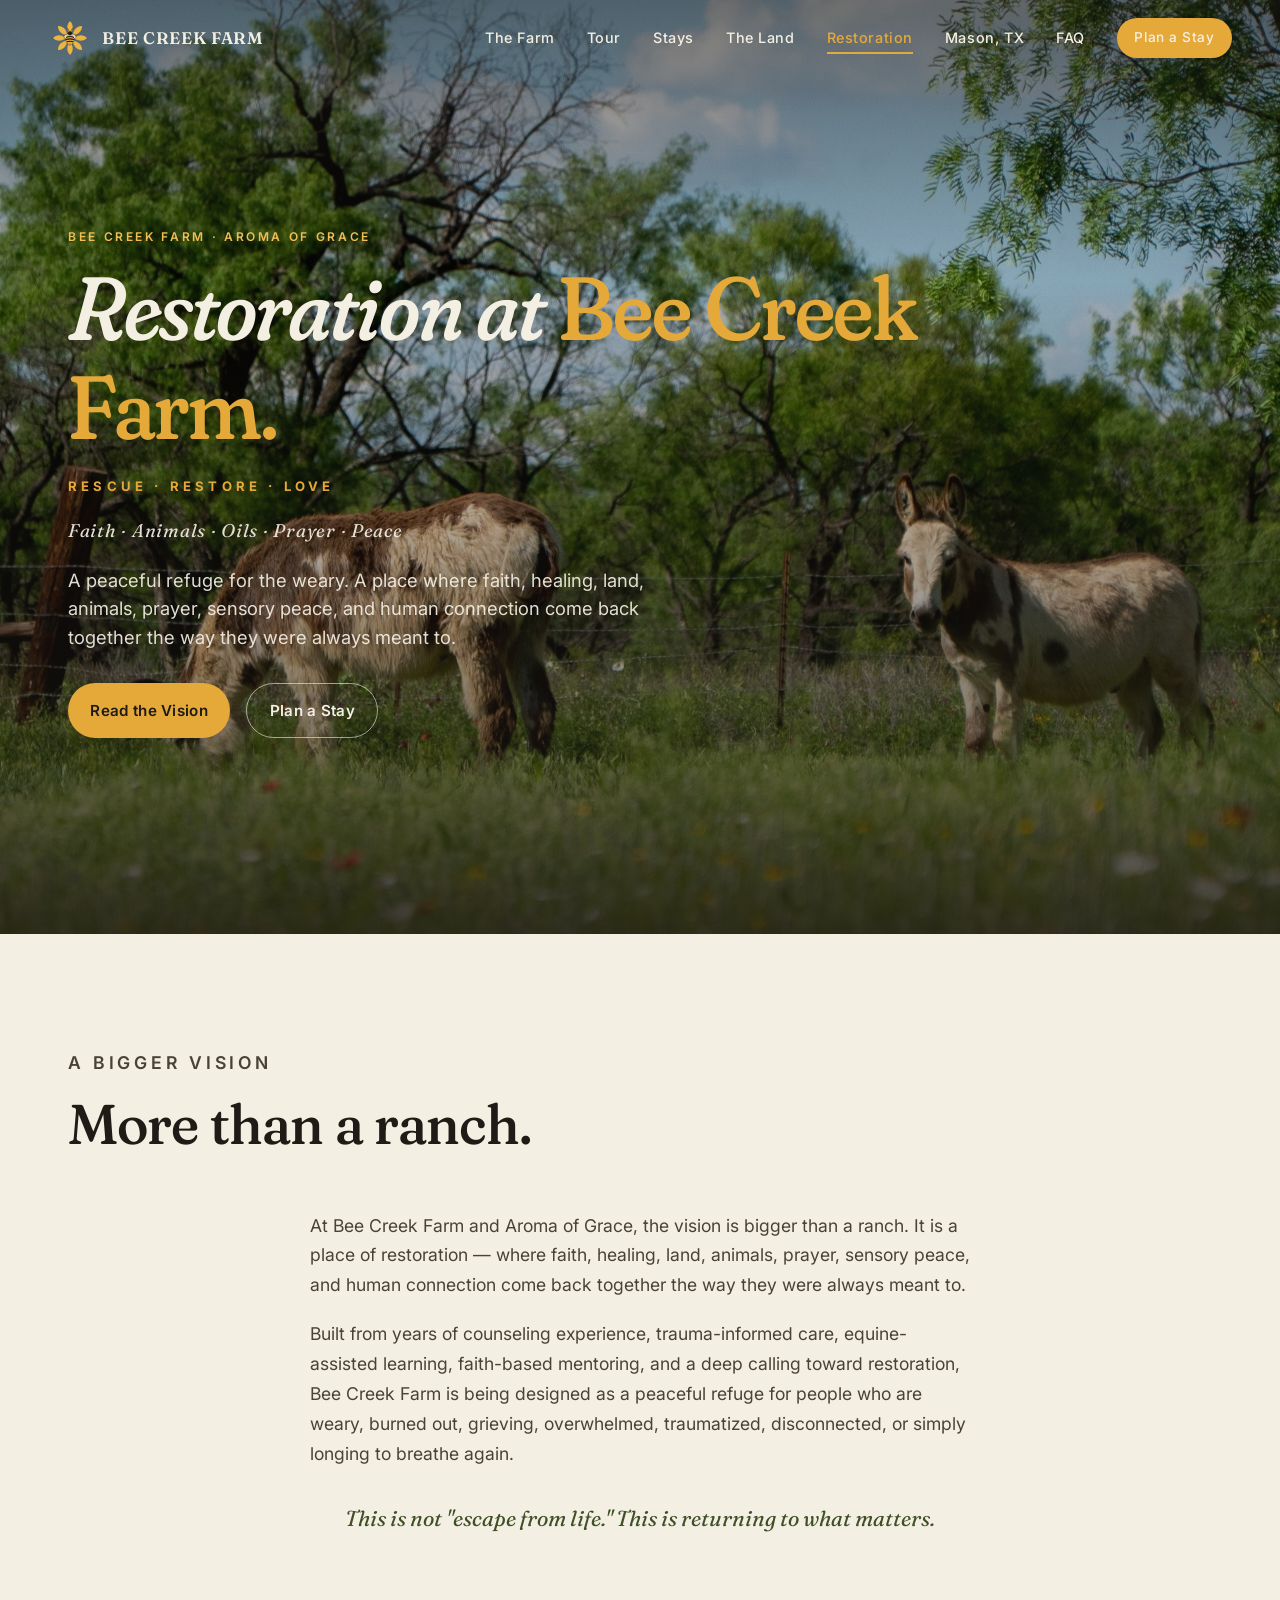
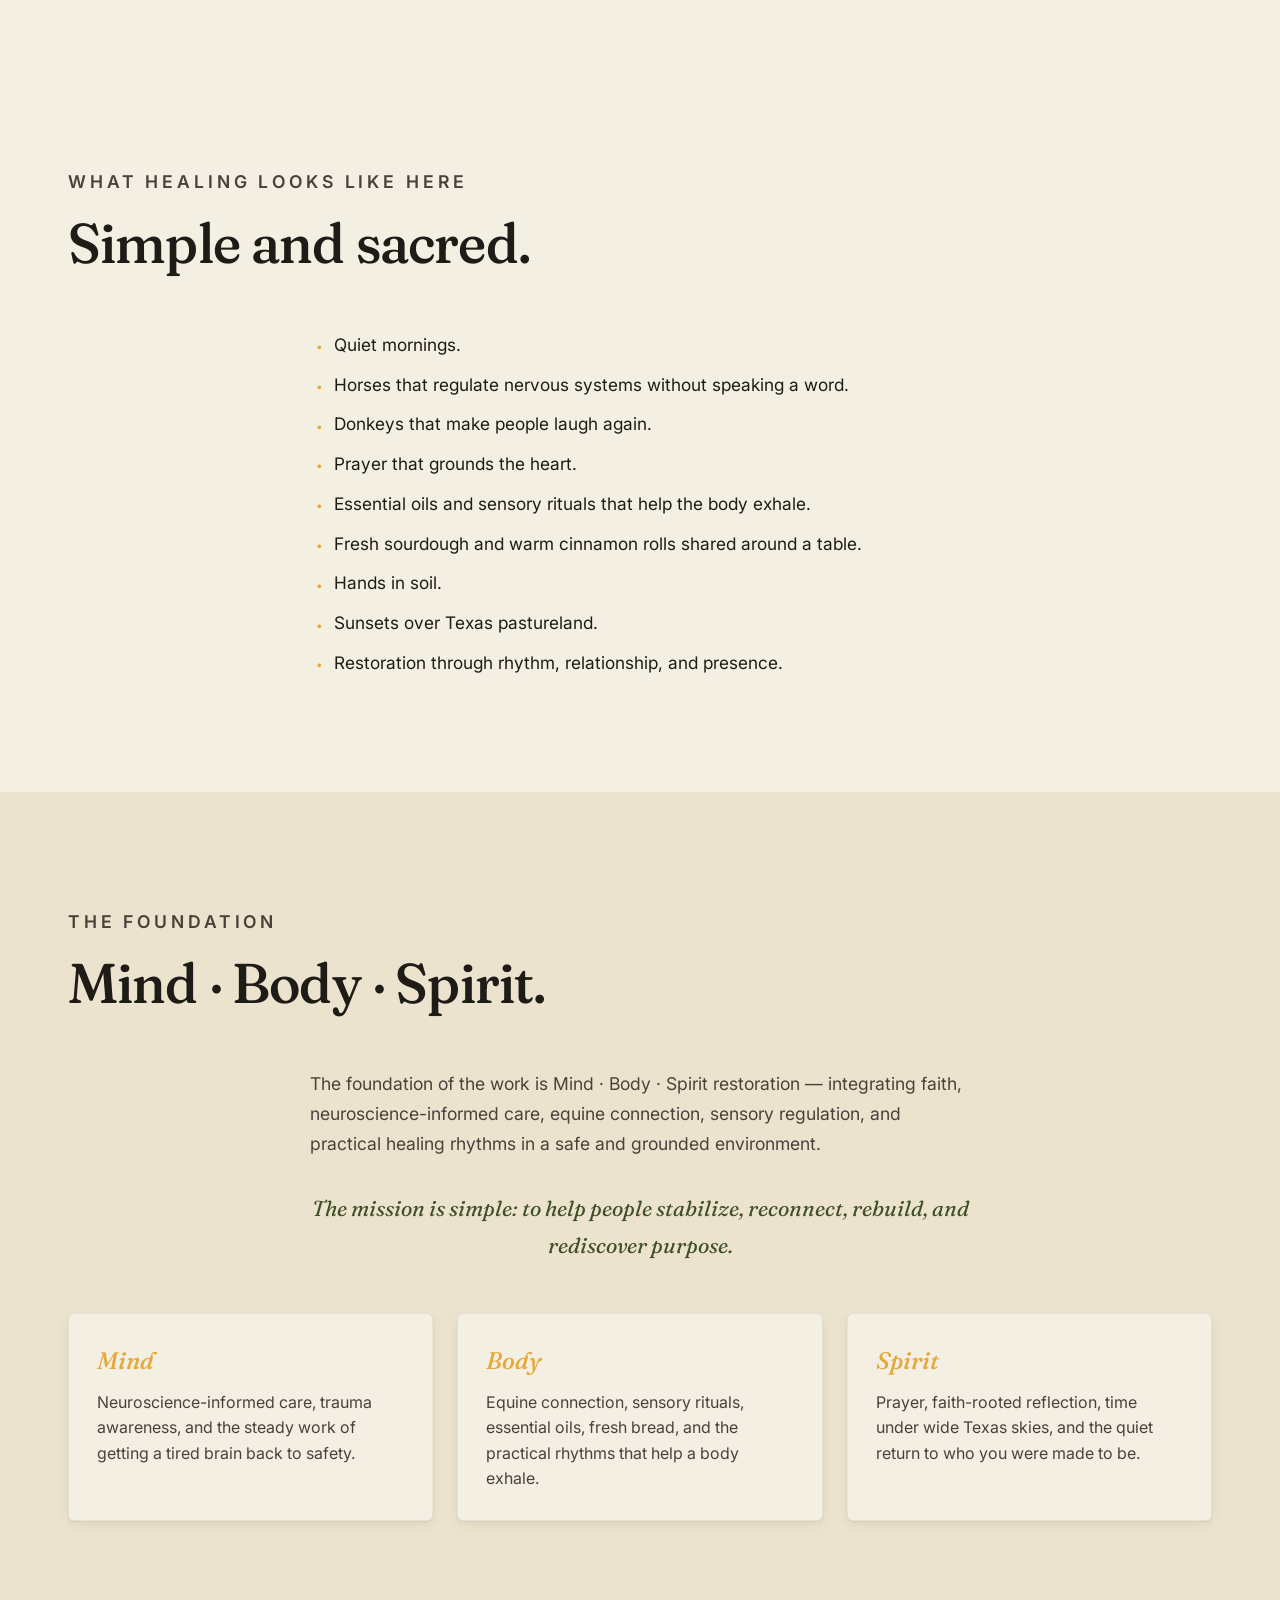
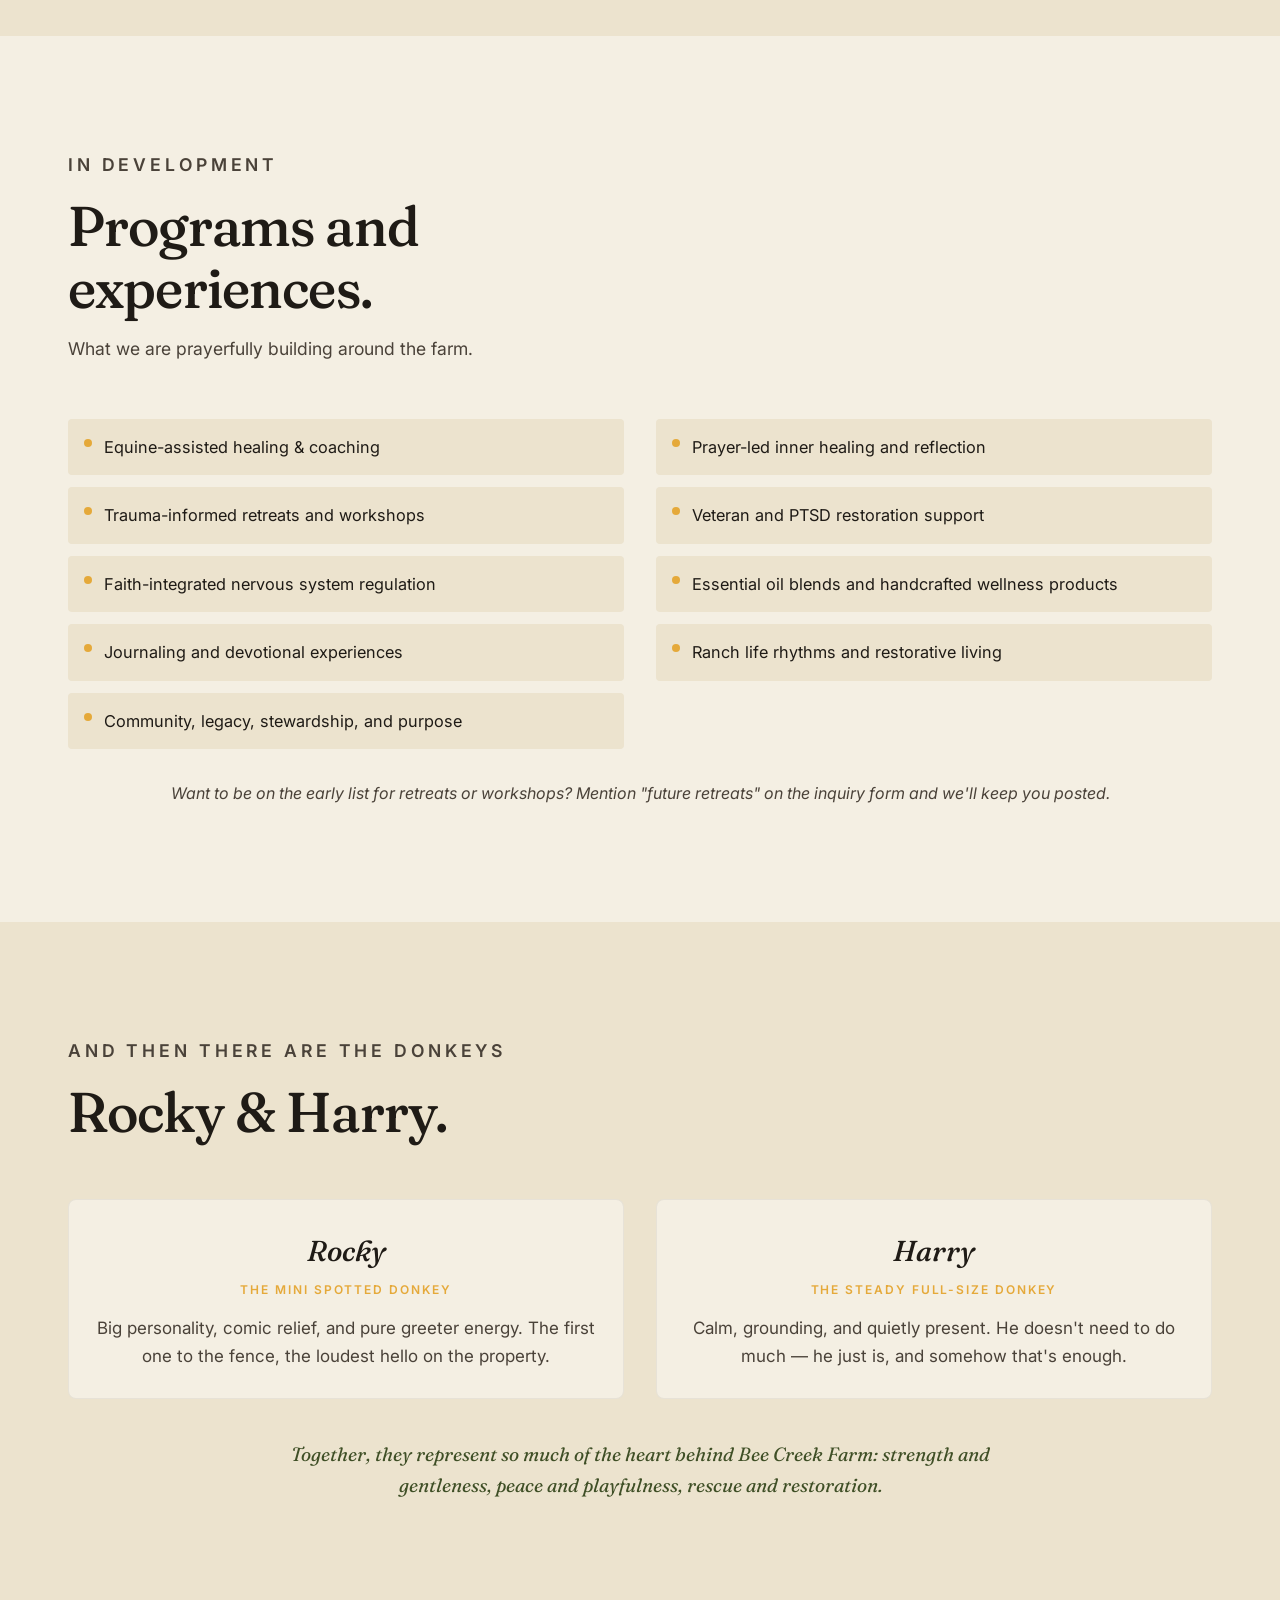
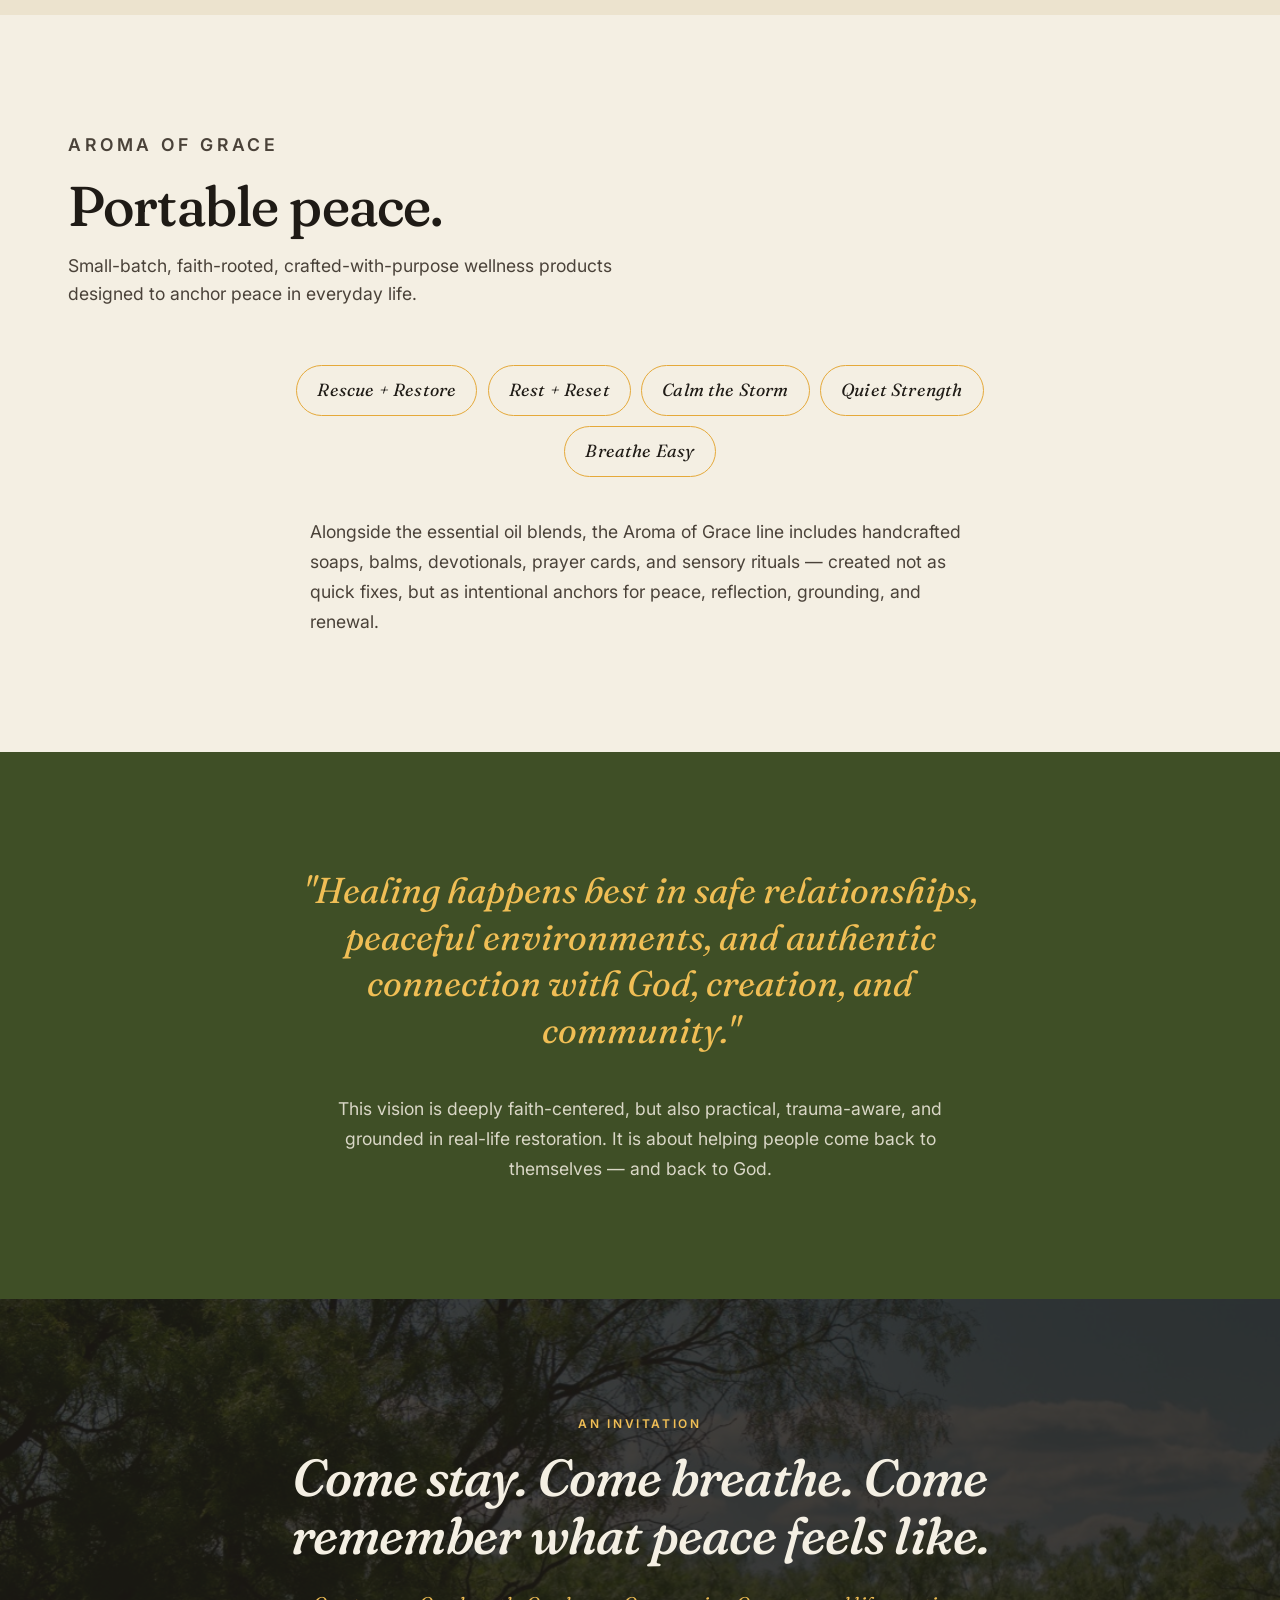
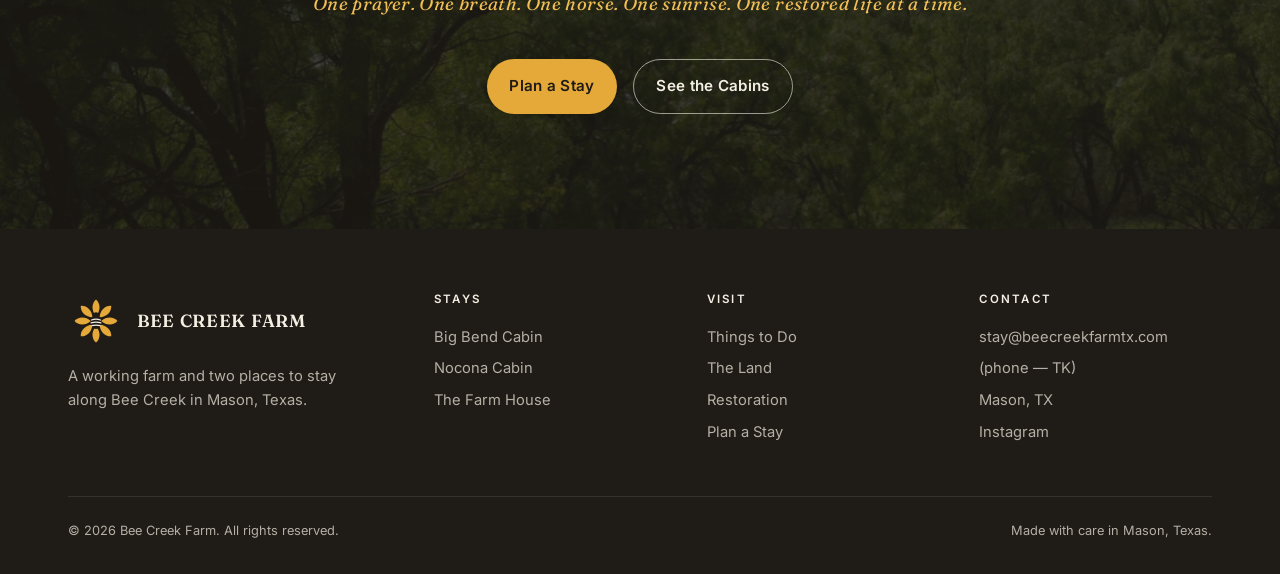
==== commit 77b23a1e: "Add Tour link to navigation in restoration.html" ====
--- a/restoration.html
+++ b/restoration.html
@@ -92,6 +92,7 @@
 
   <nav class="nav" id="primaryNav">
     <a href="index.html#story">The Farm</a>
+    <a href="index.html#tour">Tour</a>
     <a href="index.html#stays">Stays</a>
     <a href="index.html#land">The Land</a>
     <a href="restoration.html" aria-current="page">Restoration</a>
--- a/styles.css
+++ b/styles.css
@@ -751,6 +751,27 @@
 .nav a[aria-current="page"]::after { width: 100%; }
 .site-header.scrolled .nav a[aria-current="page"] { color: var(--honey); }
 
+/* ---------- Tour video ---------- */
+.tour { background: var(--bone); }
+.tour .section-head { margin-inline: auto; text-align: center; }
+.tour .section-head p { margin-inline: auto; }
+.video-wrapper {
+  position: relative;
+  aspect-ratio: 16 / 9;
+  border-radius: 8px;
+  overflow: hidden;
+  box-shadow: var(--shadow-md);
+  background: var(--ink);
+  max-width: 1080px;
+  margin-inline: auto;
+}
+.video-wrapper video {
+  width: 100%;
+  height: 100%;
+  object-fit: cover;
+  display: block;
+}
+
 /* ---------- Restoration page extras ---------- */
 
 /* Hero mantra (Rescue · Restore · Love) */
@@ -976,7 +997,7 @@
 }
 .donkey-card:hover { border-color: var(--honey); transform: translateY(-2px); }
 .donkey-card img {
-  width: 100%; height: 280px; object-fit: cover; display: block;
+  width: 100%; aspect-ratio: 3/4; height: auto; object-fit: cover; object-position: center top; display: block;
 }
 .donkey-card .donkey-body { padding: 1.5rem 1.75rem 1.75rem; }
 .donkey-card h3 {
